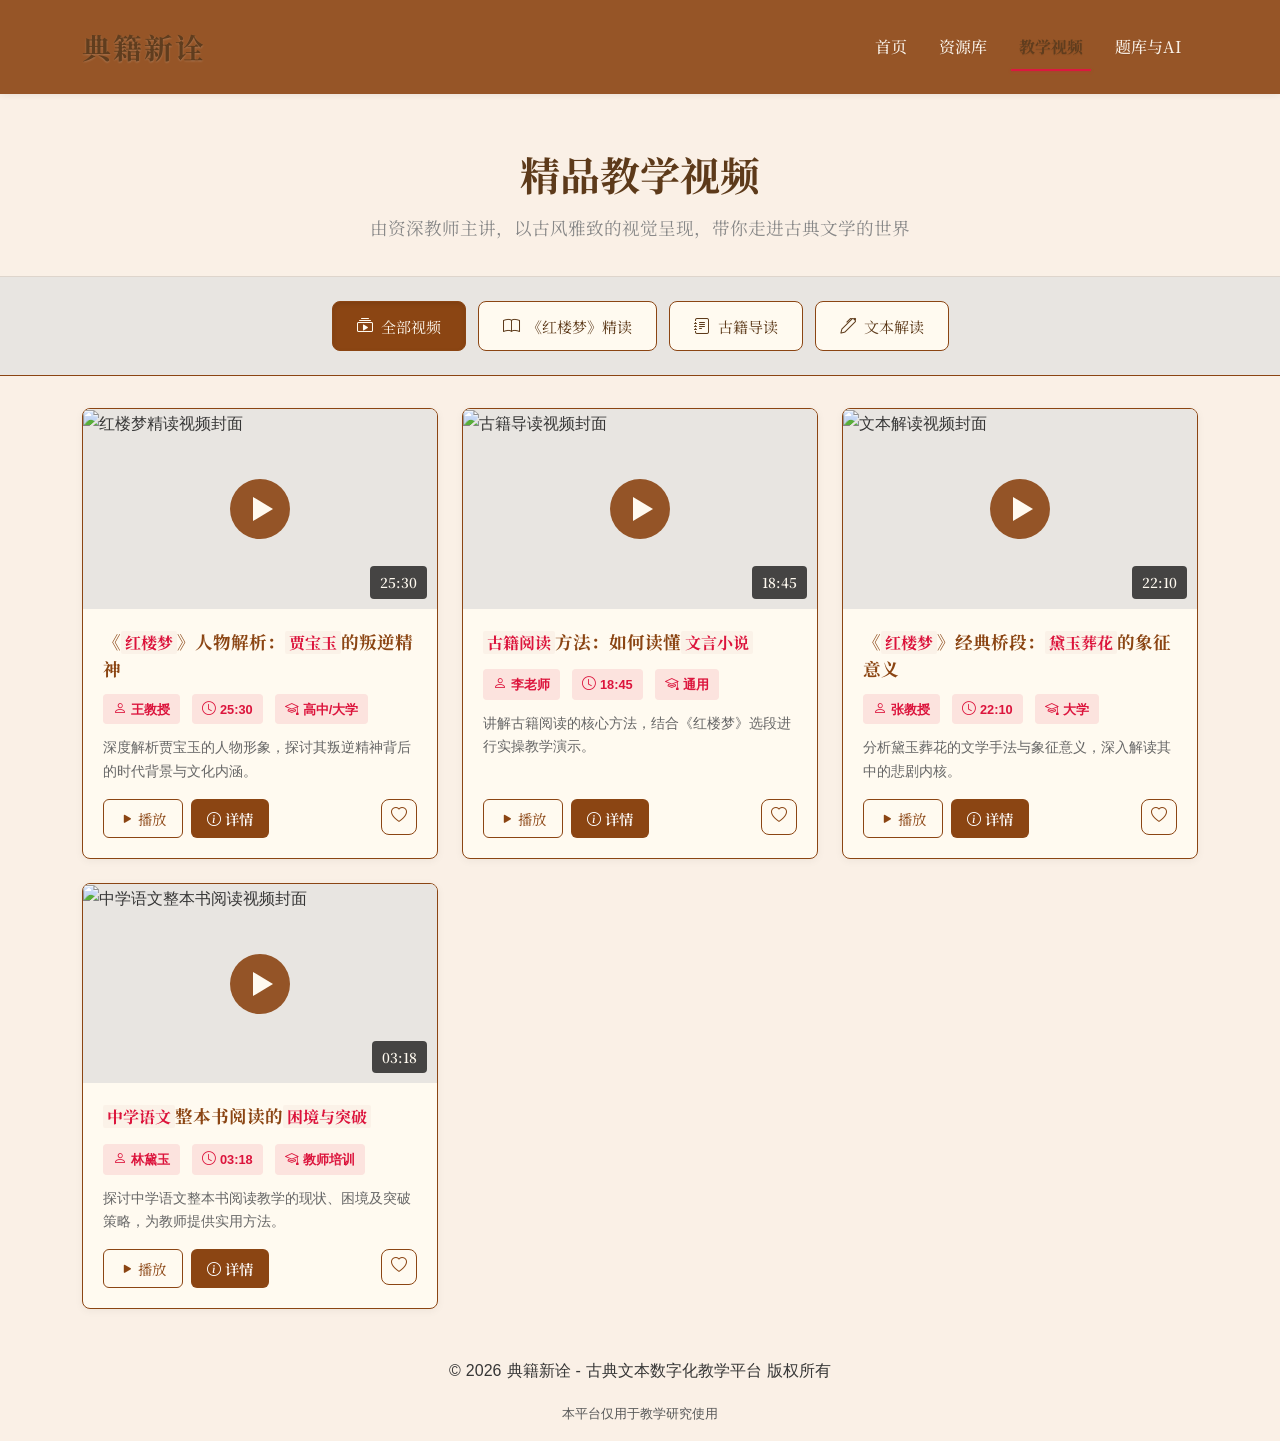
==== courses.html @ 1dfcabb7 "首次上传古典文本数字化教学网页代码" ====
<!DOCTYPE html>
<html lang="zh-CN">
<head>
    <meta charset="UTF-8">
    <meta name="viewport" content="width=device-width, initial-scale=1.0">
    <title>古典文本数字化教学平台 - 教学视频</title>
    <link href="https://cdn.jsdelivr.net/npm/bootstrap@5.3.0/dist/css/bootstrap.min.css" rel="stylesheet">
    <link rel="stylesheet" href="https://cdn.jsdelivr.net/npm/bootstrap-icons@1.10.5/font/bootstrap-icons.css">
    <!-- 引入思源宋体 -->
    <link href="https://fonts.googleapis.com/css2?family=Noto+Serif+SC:wght@400;700;900&display=swap" rel="stylesheet">
    <!-- 引入自定义样式 -->
    <link rel="stylesheet" href="assets/css/style.css?v=4">
    <!-- 引入高级导航栏样式 -->
    <link rel="stylesheet" href="assets/css/navbar-advanced.css?v=2">
    <!-- 引入教学视频页面优化样式 -->
    <link rel="stylesheet" href="assets/css/courses-optimized.css">
</head>
<body>
    <!-- 导航栏 -->
    <nav class="navbar navbar-expand-lg navbar-dark fixed-top">
        <div class="container">
            <a class="navbar-brand" href="index.html">典籍新诠</a>
            <button class="navbar-toggler" type="button" data-bs-toggle="collapse" data-bs-target="#navbarNav">
                <span class="navbar-toggler-icon"></span>
            </button>
            <div class="collapse navbar-collapse" id="navbarNav">
                <ul class="navbar-nav ms-auto">
                    <li class="nav-item"><a class="nav-link" href="index.html">首页</a></li>
                    <li class="nav-item"><a class="nav-link" href="resource.html">资源库</a></li>
                    <li class="nav-item"><a class="nav-link active" href="courses.html">教学视频</a></li>
                    <li class="nav-item"><a class="nav-link" href="exercises.html">题库与AI</a></li>
                </ul>
            </div>
        </div>
    </nav>

    <!-- 页面标题 -->
    <div class="page-header">
        <div class="container">
            <h1>精品教学视频</h1>
            <p>由资深教师主讲，以古风雅致的视觉呈现，带你走进古典文学的世界</p>
        </div>
    </div>
    
    <!-- 分类导航区 -->
    <div class="category-nav-section">
        <div class="container">
            <div class="category-btn-group">
                <button class="category-btn active" data-category="all">
                    <i class="bi bi-collection-play"></i>全部视频
                </button>
                <button class="category-btn" data-category="hongloumeng">
                    <i class="bi bi-book"></i>《红楼梦》精读
                </button>
                <button class="category-btn" data-category="guide">
                    <i class="bi bi-journal-text"></i>古籍导读
                </button>
                <button class="category-btn" data-category="analysis">
                    <i class="bi bi-pen"></i>文本解读
                </button>
            </div>
        </div>
    </div>

    <!-- 视频卡片列表 -->
    <div class="container pb-5">
        <div class="row g-4" id="videoGrid">
            <!-- 视频1：红楼梦精读 -->
            <div class="col-md-4 video-item" data-category="hongloumeng">
                <div class="video-card delay-1">
                    <div class="video-cover-wrapper" data-bs-toggle="modal" data-bs-target="#video1Modal">
                        <img src="assets/images/video-1-cover.jpg" alt="红楼梦精读视频封面" loading="lazy">
                        <div class="play-button"></div>
                        <span class="video-duration">25:30</span>
                    </div>
                    <div class="card-body">
                        <h5 class="card-title">《<span class="keyword">红楼梦</span>》人物解析：<span class="keyword">贾宝玉</span>的叛逆精神</h5>
                        <div class="video-meta">
                            <span class="video-meta-tag"><i class="bi bi-person"></i>王教授</span>
                            <span class="video-meta-tag"><i class="bi bi-clock"></i>25:30</span>
                            <span class="video-meta-tag"><i class="bi bi-mortarboard"></i>高中/大学</span>
                        </div>
                        <p class="card-text">深度解析贾宝玉的人物形象，探讨其叛逆精神背后的时代背景与文化内涵。</p>
                        <div class="video-actions">
                            <button class="btn btn-outline-primary" data-bs-toggle="modal" data-bs-target="#video1Modal">
                                <i class="bi bi-play-fill"></i> 播放
                            </button>
                            <button class="btn btn-primary">
                                <i class="bi bi-info-circle"></i> 详情
                            </button>
                            <button class="favorite-btn" title="收藏">
                                <i class="bi bi-heart"></i>
                            </button>
                        </div>
                    </div>
                </div>
            </div>
            <!-- 视频2：古籍导读 -->
            <div class="col-md-4 video-item" data-category="guide">
                <div class="video-card delay-2">
                    <div class="video-cover-wrapper">
                        <img src="assets/images/video-2-cover.jpg" alt="古籍导读视频封面" loading="lazy">
                        <div class="play-button"></div>
                        <span class="video-duration">18:45</span>
                    </div>
                    <div class="card-body">
                        <h5 class="card-title"><span class="keyword">古籍阅读</span>方法：如何读懂<span class="keyword">文言小说</span></h5>
                        <div class="video-meta">
                            <span class="video-meta-tag"><i class="bi bi-person"></i>李老师</span>
                            <span class="video-meta-tag"><i class="bi bi-clock"></i>18:45</span>
                            <span class="video-meta-tag"><i class="bi bi-mortarboard"></i>通用</span>
                        </div>
                        <p class="card-text">讲解古籍阅读的核心方法，结合《红楼梦》选段进行实操教学演示。</p>
                        <div class="video-actions">
                            <button class="btn btn-outline-primary">
                                <i class="bi bi-play-fill"></i> 播放
                            </button>
                            <button class="btn btn-primary">
                                <i class="bi bi-info-circle"></i> 详情
                            </button>
                            <button class="favorite-btn" title="收藏">
                                <i class="bi bi-heart"></i>
                            </button>
                        </div>
                    </div>
                </div>
            </div>
            <!-- 视频3：文本解读 -->
            <div class="col-md-4 video-item" data-category="analysis">
                <div class="video-card delay-3">
                    <div class="video-cover-wrapper">
                        <img src="assets/images/video-3-cover.jpg" alt="文本解读视频封面" loading="lazy">
                        <div class="play-button"></div>
                        <span class="video-duration">22:10</span>
                    </div>
                    <div class="card-body">
                        <h5 class="card-title">《<span class="keyword">红楼梦</span>》经典桥段：<span class="keyword">黛玉葬花</span>的象征意义</h5>
                        <div class="video-meta">
                            <span class="video-meta-tag"><i class="bi bi-person"></i>张教授</span>
                            <span class="video-meta-tag"><i class="bi bi-clock"></i>22:10</span>
                            <span class="video-meta-tag"><i class="bi bi-mortarboard"></i>大学</span>
                        </div>
                        <p class="card-text">分析黛玉葬花的文学手法与象征意义，深入解读其中的悲剧内核。</p>
                        <div class="video-actions">
                            <button class="btn btn-outline-primary">
                                <i class="bi bi-play-fill"></i> 播放
                            </button>
                            <button class="btn btn-primary">
                                <i class="bi bi-info-circle"></i> 详情
                            </button>
                            <button class="favorite-btn" title="收藏">
                                <i class="bi bi-heart"></i>
                            </button>
                        </div>
                    </div>
                </div>
            </div>
            <!-- 视频4：中学语文整本书阅读 -->
            <div class="col-md-4 video-item" data-category="guide">
                <div class="video-card delay-4">
                    <div class="video-cover-wrapper" data-bs-toggle="modal" data-bs-target="#video4Modal">
                        <img src="assets/images/video-4-cover.jpg" alt="中学语文整本书阅读视频封面" loading="lazy">
                        <div class="play-button"></div>
                        <span class="video-duration">03:18</span>
                    </div>
                    <div class="card-body">
                        <h5 class="card-title"><span class="keyword">中学语文</span>整本书阅读的<span class="keyword">困境与突破</span></h5>
                        <div class="video-meta">
                            <span class="video-meta-tag"><i class="bi bi-person"></i>林黛玉</span>
                            <span class="video-meta-tag"><i class="bi bi-clock"></i>03:18</span>
                            <span class="video-meta-tag"><i class="bi bi-mortarboard"></i>教师培训</span>
                        </div>
                        <p class="card-text">探讨中学语文整本书阅读教学的现状、困境及突破策略，为教师提供实用方法。</p>
                        <div class="video-actions">
                            <button class="btn btn-outline-primary" data-bs-toggle="modal" data-bs-target="#video4Modal">
                                <i class="bi bi-play-fill"></i> 播放
                            </button>
                            <button class="btn btn-primary">
                                <i class="bi bi-info-circle"></i> 详情
                            </button>
                            <button class="favorite-btn" title="收藏">
                                <i class="bi bi-heart"></i>
                            </button>
                        </div>
                    </div>
                </div>
            </div>
        </div>
    </div>
    
    <!-- 收藏反馈弹窗 -->
    <div class="feedback-toast" id="favoriteToast">
        <i class="bi bi-heart-fill"></i>
        <div class="toast-message">视频收藏成功</div>
    </div>

    <!-- 视频播放弹窗 -->
    <div class="modal fade" id="video1Modal" tabindex="-1" aria-labelledby="video1ModalLabel" aria-hidden="true">
        <div class="modal-dialog modal-xl">
            <div class="modal-content">
                <div class="modal-header" style="background: #FFFAF0; border-bottom: 1px solid #8B4513;">
                    <h1 class="modal-title fs-5" id="video1ModalLabel" style="font-family: 'Noto Serif SC', 'Source Han Serif SC', '思源宋体', serif; color: #5D3A1A; font-weight: 700;">《红楼梦》人物解析：贾宝玉的叛逆精神</h1>
                    <button type="button" class="btn-close" data-bs-dismiss="modal" aria-label="Close"></button>
                </div>
                <div class="modal-body" style="background: #F5F0E8;">
                    <!-- 视频播放区 -->
                    <div class="video-player-container">
                        <!-- 示例1：本地视频 -->
                        <!-- <video src="assets/videos/hongloumeng-video-1.mp4" controls class="w-100"></video> -->
                        <!-- 示例2：B站嵌入 -->
                        <!-- <iframe src="https://player.bilibili.com/player.html?aid=XXX&bvid=XXX&cid=XXX&page=1" scrolling="no" border="0" frameborder="no" framespacing="0" allowfullscreen="true" class="w-100" style="aspect-ratio: 16/9;"></iframe> -->
                        <div class="text-center py-5" style="color: #FFFAF0;">
                            <i class="bi bi-film" style="font-size: 3rem; opacity: 0.5;"></i>
                            <p class="mt-3">此处嵌入教学视频<br>（替换为assets/videos/hongloumeng-video-1.mp4或视频平台嵌入链接）</p>
                        </div>
                    </div>
                    <div class="mt-4">
                        <h5 style="font-family: 'Noto Serif SC', 'Source Han Serif SC', '思源宋体', serif; color: #8B4513; font-weight: 700; font-size: 1.1rem;">视频简介</h5>
                        <p style="color: #666; line-height: 1.8; font-family: 'Noto Serif SC', 'Source Han Serif SC', '思源宋体', serif;">本视频从时代背景、人物性格、作者创作意图三个维度，深度解析贾宝玉的叛逆精神，结合原著中的经典情节，帮助学习者理解这一人物的核心特质。</p>
                    </div>
                </div>
                <div class="modal-footer" style="background: #FFFAF0; border-top: 1px solid #8B4513;">
                    <button type="button" class="btn" style="background: #8B4513; color: #FFFAF0; border-radius: 8px; font-family: 'Noto Serif SC', 'Source Han Serif SC', '思源宋体', serif;" data-bs-dismiss="modal">关闭</button>
                </div>
            </div>
        </div>
    </div>

    <!-- 视频4播放弹窗 -->
    <div class="modal" id="video4Modal" tabindex="-1" aria-labelledby="video4ModalLabel" aria-hidden="true">
        <div class="modal-dialog modal-xl">
            <div class="modal-content">
                <div class="modal-header" style="background: #FFFAF0; border-bottom: 1px solid #8B4513;">
                    <h1 class="modal-title fs-5" id="video4ModalLabel" style="font-family: 'Noto Serif SC', 'Source Han Serif SC', '思源宋体', serif; color: #5D3A1A; font-weight: 700;">中学语文整本书阅读的困境与突破</h1>
                    <button type="button" class="btn-close" data-bs-dismiss="modal" aria-label="Close"></button>
                </div>
                <div class="modal-body" style="background: #F5F0E8;">
                    <div class="video-player-container">
                        <video src="assets/videos/中学语文整本书阅读的困境与突破.mp4" controls class="w-100"></video>
                    </div>
                    <div class="mt-4">
                        <h5 style="font-family: 'Noto Serif SC', 'Source Han Serif SC', '思源宋体', serif; color: #8B4513; font-weight: 700; font-size: 1.1rem;">视频简介</h5>
                        <p style="color: #666; line-height: 1.8; font-family: 'Noto Serif SC', 'Source Han Serif SC', '思源宋体', serif;">本视频探讨中学语文整本书阅读教学的现状、困境及突破策略，为教师提供实用的教学方法指导。</p>
                    </div>
                </div>
                <div class="modal-footer" style="background: #FFFAF0; border-top: 1px solid #8B4513;">
                    <button type="button" class="btn" style="background: #8B4513; color: #FFFAF0; border-radius: 8px; font-family: 'Noto Serif SC', 'Source Han Serif SC', '思源宋体', serif;" data-bs-dismiss="modal">关闭</button>
                </div>
            </div>
        </div>
    </div>

    <footer>
        <div class="container">
            <div class="text-center">
                <p>© 2026 典籍新诠 - 古典文本数字化教学平台 版权所有</p>
                <p class="text-muted small mt-2">本平台仅用于教学研究使用</p>
            </div>
        </div>
    </footer>

    <script src="https://cdn.jsdelivr.net/npm/bootstrap@5.3.0/dist/js/bootstrap.bundle.min.js"></script>
    <script>
        // 导航栏滚动效果
        window.addEventListener('scroll', function() {
            const navbar = document.querySelector('.navbar');
            if (window.scrollY > 50) {
                navbar.classList.add('scrolled');
            } else {
                navbar.classList.remove('scrolled');
            }
        });
        
        // 滚动触发动画
        function handleScrollAnimation() {
            const elements = document.querySelectorAll('.fade-in');
            elements.forEach(element => {
                const elementTop = element.getBoundingClientRect().top;
                const elementVisible = 150;
                if (elementTop < window.innerHeight - elementVisible) {
                    element.style.opacity = '1';
                }
            });
        }
        
        window.addEventListener('scroll', handleScrollAnimation);
        window.addEventListener('load', handleScrollAnimation);
        
        // ===== 教学视频页面交互优化 =====
        
        // 分类按钮交互
        document.querySelectorAll('.category-btn').forEach(btn => {
            btn.addEventListener('click', function() {
                // 移除所有active状态
                document.querySelectorAll('.category-btn').forEach(b => b.classList.remove('active'));
                // 添加当前按钮active状态
                this.classList.add('active');
                
                const category = this.getAttribute('data-category');
                filterVideos(category);
            });
        });
        
        // 视频筛选功能
        function filterVideos(category) {
            const items = document.querySelectorAll('.video-item');
            
            items.forEach((item, index) => {
                if (category === 'all' || item.getAttribute('data-category') === category) {
                    item.style.display = 'block';
                    // 重新触发动画
                    const card = item.querySelector('.video-card');
                    card.classList.remove('visible');
                    setTimeout(() => {
                        card.classList.add('visible');
                    }, index * 100);
                } else {
                    item.style.display = 'none';
                }
            });
        }
        
        // 收藏按钮交互
        document.querySelectorAll('.favorite-btn').forEach(btn => {
            btn.addEventListener('click', function(e) {
                e.stopPropagation();
                this.classList.toggle('active');
                
                const icon = this.querySelector('i');
                if (this.classList.contains('active')) {
                    icon.classList.remove('bi-heart');
                    icon.classList.add('bi-heart-fill');
                    showFavoriteToast();
                } else {
                    icon.classList.remove('bi-heart-fill');
                    icon.classList.add('bi-heart');
                }
            });
        });
        
        // 显示收藏反馈弹窗
        function showFavoriteToast() {
            const toast = document.getElementById('favoriteToast');
            toast.classList.add('show');
            
            setTimeout(() => {
                toast.classList.remove('show');
            }, 3000);
        }
        
        // 视频卡片滚动淡入动画
        const videoObserverOptions = {
            root: null,
            rootMargin: '0px',
            threshold: 0.1
        };
        
        const videoObserver = new IntersectionObserver((entries) => {
            entries.forEach(entry => {
                if (entry.isIntersecting) {
                    entry.target.classList.add('visible');
                    videoObserver.unobserve(entry.target);
                }
            });
        }, videoObserverOptions);
        
        // 观察所有视频卡片
        document.querySelectorAll('.video-card').forEach(card => {
            videoObserver.observe(card);
        });
        
        // 视频封面点击播放
        document.querySelectorAll('.video-cover-wrapper').forEach(wrapper => {
            wrapper.addEventListener('click', function() {
                // 如果有关联的模态框，触发打开
                const modalTarget = this.getAttribute('data-bs-target');
                if (modalTarget) {
                    const modal = new bootstrap.Modal(document.querySelector(modalTarget));
                    modal.show();
                }
            });
        });
        
        // 视频懒加载
        const videoImages = document.querySelectorAll('.video-cover-wrapper img');
        const imageObserver = new IntersectionObserver((entries) => {
            entries.forEach(entry => {
                if (entry.isIntersecting) {
                    const img = entry.target;
                    img.classList.add('loading');
                    img.addEventListener('load', () => {
                        img.classList.remove('loading');
                    });
                    imageObserver.unobserve(img);
                }
            });
        }, { rootMargin: '50px' });
        
        videoImages.forEach(img => imageObserver.observe(img));
        
        // ===== 视频播放器基础功能 =====
        // 仅处理模态框关闭时暂停视频
        document.querySelectorAll('.video-player-container video').forEach(video => {
            const modal = video.closest('.modal');
            if (modal) {
                modal.addEventListener('hidden.bs.modal', function() {
                    video.pause();
                });
            }
        });
    </script>
</body>
</html>
---- assets/css/style.css ----
/* 全局样式文件 - 典籍新诠项目 */

/* 样式重置 */
* {
    margin: 0;
    padding: 0;
    box-sizing: border-box;
}

/* 全局色彩系统 */
:root {
    /* 主色 */
    --primary-color: #8B4513;      /* 赭石棕 */
    --primary-dark: #753810;       /* 赭石棕加深10% */
    --paper-color: #FAF0E6;        /* 米白宣纸色 */
    
    /* 辅助色 */
    --accent-color: #DC143C;        /* 朱砂红 */
    --text-color: #363636;          /* 墨灰 */
    
    /* 中性色 */
    --light-gray: #F5F7FA;          /* 浅灰 */
    --ink-gray: #E8E5E1;            /* 淡墨浅灰 */
    
    /* 间距系统 */
    --spacing-xs: 4px;
    --spacing-sm: 8px;
    --spacing-md: 16px;
    --spacing-lg: 24px;
    --spacing-xl: 32px;
    --spacing-2xl: 48px;
    
    /* 圆角系统 */
    --border-radius-sm: 4px;
    --border-radius-md: 8px;
    --border-radius-lg: 12px;
    
    /* 阴影系统 */
    --shadow-sm: 0 2px 4px rgba(0, 0, 0, 0.05);
    --shadow-md: 0 4px 8px rgba(0, 0, 0, 0.1);
    --shadow-lg: 0 8px 16px rgba(0, 0, 0, 0.1);
    
    /* 动画时长 */
    --transition-fast: 0.3s;
    --transition-normal: 0.5s;
    --transition-slow: 0.8s;
}

/* 全局基础样式 */
body {
    font-family: "Source Han Serif", "思源宋体", "Source Han Sans", "思源黑体", sans-serif;
    background-color: var(--paper-color);
    color: var(--text-color);
    line-height: 1.6;
    word-spacing: 0.6px;
    scroll-behavior: smooth;
    padding-top: 100px;
}

/* 字体层级规范 */
h1, h2, h3, h4, h5, h6 {
    font-family: "Source Han Serif", "思源宋体", 仿宋, serif;
    color: var(--primary-color);
    font-weight: 700;
    line-height: 1.3;
}

/* 一级标题 */
h1 {
    font-size: clamp(24px, 4vw, 36px);
    font-weight: 700;
}

/* 二级标题 */
h2 {
    font-size: clamp(16px, 2.5vw, 24px);
    font-weight: 600;
}

/* 三级标题 */
h3 {
    font-size: clamp(14px, 2vw, 20px);
    font-weight: 600;
}

/* 正文 */
p, span, div {
    font-size: clamp(14px, 1.5vw, 16px);
    line-height: 1.8;
    color: var(--text-color);
}

/* 辅助文字 */
small, .text-muted {
    font-size: clamp(12px, 1.2vw, 13px);
    font-weight: 300;
    color: #666;
}

/* 关键词高亮 */
.keyword {
    font-weight: 700;
    color: var(--accent-color);
    background: linear-gradient(120deg, rgba(250, 240, 230, 0.8), rgba(250, 240, 230, 0.8));
    padding: 0 4px;
    border-radius: 2px;
}

/* 中式分点符号 */
.chinese-bullet::before {
    content: "• ";
    color: var(--primary-color);
    font-weight: bold;
}

/* 导航栏样式 */
.navbar {
    background: transparent !important;
    transition: all var(--transition-normal) ease;
    padding: 1rem 0;
}

.navbar.scrolled {
    background: var(--paper-color) !important;
    box-shadow: var(--shadow-md);
    padding: 0.75rem 0;
}

.navbar-brand {
    font-family: "Source Han Serif", "思源宋体", 仿宋, serif;
    font-size: 1.5rem;
    font-weight: 700;
    color: var(--primary-color) !important;
}

.nav-link {
    font-family: "Source Han Serif", "思源宋体", 仿宋, serif;
    color: var(--text-color) !important;
    position: relative;
    transition: color var(--transition-fast) ease;
}

.nav-link:hover {
    color: var(--accent-color) !important;
}

.nav-link::after {
    content: '';
    position: absolute;
    bottom: -2px;
    left: 0;
    width: 0;
    height: 2px;
    background: var(--accent-color);
    transition: width var(--transition-fast) ease;
}

.nav-link:hover::after {
    width: 100%;
}

.nav-link.active {
    color: var(--accent-color) !important;
}

.nav-link.active::after {
    width: 100%;
}

/* Hero区样式 */
.hero-section {
    position: relative;
    min-height: 100vh;
    display: flex;
    align-items: center;
    justify-content: center;
    text-align: center;
    overflow: hidden;
    background: linear-gradient(to top, rgba(139, 69, 19, 0.6), transparent),
                url('https://trae-api-cn.mchost.guru/api/ide/v1/text_to_image?prompt=Chinese%20ink%20painting%20landscape%20Qianli%20Jiangshan%20Tu%20style%2C%20classical%20Chinese%20art%2C%20mountains%20and%20rivers%2C%20ink%20wash%20painting&image_size=landscape_16_9') center/cover no-repeat;
}

.hero-content {
    position: relative;
    z-index: 2;
    max-width: 800px;
    padding: 0 var(--spacing-md);
}

.hero-title {
    font-size: clamp(28px, 5vw, 36px);
    font-weight: 700;
    color: var(--primary-color);
    margin-bottom: var(--spacing-lg);
    position: relative;
}

.hero-title::after {
    content: '';
    position: absolute;
    bottom: -10px;
    left: 50%;
    transform: translateX(-50%);
    width: 80px;
    height: 1px;
    background: linear-gradient(90deg, transparent, #D4AF37, transparent);
}

.hero-subtitle {
    font-size: clamp(14px, 2vw, 16px);
    color: var(--text-color);
    line-height: 1.8;
    margin-bottom: var(--spacing-xl);
}

/* 按钮样式 */
.btn-primary {
    background: rgba(139, 69, 19, 0.8);
    color: white;
    border: none;
    border-radius: var(--border-radius-md);
    padding: var(--spacing-md) var(--spacing-xl);
    font-family: "Source Han Serif", "思源宋体", 仿宋, serif;
    font-size: 1rem;
    font-weight: 600;
    transition: all var(--transition-fast) ease;
}

.btn-primary:hover {
    background: var(--primary-color);
    transform: scale(1.02);
    box-shadow: 0 4px 12px rgba(139, 69, 19, 0.3);
    border: 1px solid var(--accent-color);
}

.btn-primary:active {
    transform: scale(0.98);
    box-shadow: 0 2px 6px rgba(139, 69, 19, 0.2);
}

/* 卡片样式 */
.card {
    background: var(--paper-color);
    border: 1px solid var(--primary-color);
    border-radius: var(--border-radius-lg);
    padding: var(--spacing-lg);
    transition: all var(--transition-normal) ease;
    box-shadow: var(--shadow-sm);
}

.card:hover {
    transform: translateY(-5px);
    box-shadow: 0 8px 16px rgba(54, 54, 54, 0.1);
}

/* 书卷造型卡片 */
.scroll-card {
    position: relative;
    background: var(--paper-color);
    border: 1px solid var(--primary-color);
    border-radius: var(--border-radius-lg);
    padding: var(--spacing-lg);
    transition: all var(--transition-normal) ease;
    box-shadow: var(--shadow-sm);
}

.scroll-card::before {
    content: '';
    position: absolute;
    top: 0;
    left: 0;
    right: 0;
    height: 4px;
    background: linear-gradient(90deg, transparent, var(--primary-color), transparent);
    border-radius: var(--border-radius-lg) var(--border-radius-lg) 0 0;
}

.scroll-card:hover {
    transform: translateY(-5px);
    box-shadow: 0 8px 16px rgba(54, 54, 54, 0.1);
}

/* 竹简造型卡片 */
.bamboo-card {
    position: relative;
    background: var(--paper-color);
    border: 1px solid var(--primary-color);
    border-radius: var(--border-radius-md);
    padding: var(--spacing-md);
    transition: all var(--transition-normal) ease;
    box-shadow: var(--shadow-sm);
}

.bamboo-card::before {
    content: '';
    position: absolute;
    top: 0;
    left: 10px;
    width: 2px;
    height: 100%;
    background: var(--primary-color);
    opacity: 0.3;
}

.bamboo-card::after {
    content: '';
    position: absolute;
    top: 0;
    right: 10px;
    width: 2px;
    height: 100%;
    background: var(--primary-color);
    opacity: 0.3;
}

.bamboo-card:hover {
    transform: translateY(-3px);
    box-shadow: var(--shadow-md);
}

/* 圆形头像 */
.avatar-circle {
    width: 80px;
    height: 80px;
    border-radius: 50%;
    border: 2px solid var(--primary-color);
    object-fit: cover;
    margin: 0 auto;
}

/* 回到顶部按钮 */
.back-to-top {
    position: fixed;
    bottom: 30px;
    right: 30px;
    width: 50px;
    height: 50px;
    background: var(--primary-color);
    color: white;
    border: none;
    border-radius: 50%;
    display: flex;
    align-items: center;
    justify-content: center;
    cursor: pointer;
    opacity: 0;
    visibility: hidden;
    transition: all var(--transition-normal) ease;
    box-shadow: var(--shadow-md);
}

.back-to-top.visible {
    opacity: 1;
    visibility: visible;
}

.back-to-top:hover {
    background: var(--primary-dark);
    transform: translateY(-5px);
}

/* 动画效果 */
@keyframes fadeInUp {
    from {
        opacity: 0;
        transform: translateY(30px);
    }
    to {
        opacity: 1;
        transform: translateY(0);
    }
}

@keyframes blurIn {
    from {
        filter: blur(10px);
        opacity: 0;
    }
    to {
        filter: blur(0);
        opacity: 1;
    }
}

.fade-in-up {
    opacity: 0;
    animation: fadeInUp var(--transition-normal) ease forwards;
}

.blur-in {
    animation: blurIn var(--transition-slow) ease forwards;
}

/* 延迟动画 */
.delay-1 {
    animation-delay: 0.1s;
}

.delay-2 {
    animation-delay: 0.2s;
}

.delay-3 {
    animation-delay: 0.3s;
}

.delay-4 {
    animation-delay: 0.4s;
}

.delay-5 {
    animation-delay: 0.5s;
}

/* 响应式设计 */
@media (max-width: 768px) {
    .navbar {
        background: var(--paper-color) !important;
        box-shadow: var(--shadow-sm);
    }
    
    .hero-section {
        min-height: 80vh;
    }
    
    .back-to-top {
        bottom: 20px;
        right: 20px;
        width: 40px;
        height: 40px;
    }
}

@media (max-width: 576px) {
    .hero-title {
        font-size: 24px;
    }
}

/* 无障碍适配 */
@media (prefers-reduced-motion: reduce) {
    *,
    *::before,
    *::after {
        animation-duration: 0.01ms !important;
        animation-iteration-count: 1 !important;
        transition-duration: 0.01ms !important;
    }
}

/* 高对比度模式 */
@media (prefers-contrast: high) {
    :root {
        --primary-color: #6B340D;
        --accent-color: #B2102F;
        --text-color: #000000;
    }
}

/* 打印样式 */
@media print {
    .navbar,
    .back-to-top {
        display: none;
    }
    
    body {
        background: white;
        color: black;
    }
}

/* 团队照片链接样式 */
.team-photo-link {
    display: block;
    text-decoration: none;
    transition: all 0.3s ease;
}

.team-photo-link:hover {
    opacity: 0.85;
    transform: scale(1.02);
}

.team-photo-link img {
    display: block;
    width: 100%;
    height: 200px;
    object-fit: cover;
    border-radius: 8px 8px 0 0;
}
---- assets/css/navbar-advanced.css ----
/**
 * ============================================
 * 导航栏高级样式 - 仙气通透+新中式高级纹理
 * 契合国家级项目精致美观标准
 * ============================================
 */

/* ===== 导航栏基础样式 ===== */
.navbar {
    /* 底色：赭石棕 + 透明度 */
    background-color: rgba(139, 69, 19, 0.92) !important;
    
    /* 宣纸纹理叠加 - soft-light模式柔和融合 */
    background-image: url('../images/xuanzhi-texture.png');
    background-blend-mode: soft-light;
    background-size: 300px 300px;
    background-repeat: repeat;
    
    /* 透明度 */
    opacity: 0.98;
    
    /* 极淡阴影 - 仙气感 */
    box-shadow: 0 1px 8px rgba(0, 0, 0, 0.08);
    
    /* 顺滑过渡 */
    transition: background-color 0.3s ease, 
                box-shadow 0.3s ease, 
                opacity 0.3s ease;
}

/* ===== 导航栏滚动后样式 ===== */
.navbar.scrolled {
    /* 背景变浅 - 米白宣纸色，与文字形成清晰对比 */
    background-color: rgba(250, 240, 230, 0.98) !important;
    
    /* 保留纹理 */
    background-image: url('../images/xuanzhi-texture.png');
    background-blend-mode: soft-light;
    
    /* 轻微加重阴影 */
    box-shadow: 0 2px 12px rgba(0, 0, 0, 0.12);
    
    /* 保持透明度 */
    opacity: 0.98;
}

/* ===== 品牌Logo样式 ===== */
.navbar-brand {
    font-size: 1.8rem;
    font-weight: 700;
    letter-spacing: 2px;
    font-family: 'Noto Serif SC', 'Source Han Serif SC', '思源宋体', serif;
    
    /* 加深赭石棕 - 始终保持此颜色 */
    color: #5D3A1A !important;
    
    /* 极淡文字阴影 - 增加质感 */
    text-shadow: 0 1px 2px rgba(255, 255, 255, 0.2);
}

/* ===== 导航链接样式 ===== */
.nav-link {
    position: relative;
    margin: 0 8px;
    font-family: 'Noto Serif SC', 'Source Han Serif SC', '思源宋体', serif;
    font-size: 1rem;
    font-weight: 500;
    
    /* 米白宣纸色 */
    color: #FAF0E6 !important;
    
    /* 极淡文字阴影 */
    text-shadow: 0 1px 1px rgba(0, 0, 0, 0.1);
    
    transition: color 0.3s ease, text-shadow 0.3s ease;
}

/* 导航链接hover - 加深赭石棕 */
.nav-link:hover {
    color: #5D3A1A !important;
    font-weight: 600;
    text-shadow: 0 1px 2px rgba(255, 255, 255, 0.3);
}

/* 激活状态 */
.nav-link.active {
    color: #5D3A1A !important;
    font-weight: 700;
}

/* ===== 滚动后品牌Logo颜色调整 ===== */
.navbar.scrolled .navbar-brand {
    /* 滚动后背景变浅，Logo用深棕色确保对比度 */
    color: #5D3A1A !important;
}

/* ===== 滚动后导航链接颜色调整 ===== */
.navbar.scrolled .nav-link {
    /* 滚动后背景变浅，文字用深棕色确保对比度 */
    color: #363636 !important;
    text-shadow: 0 1px 1px rgba(255, 255, 255, 0.3);
}

.navbar.scrolled .nav-link:hover,
.navbar.scrolled .nav-link.active {
    color: #8B4513 !important;
    font-weight: 600;
}

.navbar.scrolled .nav-link::after {
    /* 滚动后下划线颜色加深 */
    background-color: #8B4513;
    box-shadow: 0 1px 3px rgba(139, 69, 19, 0.4);
}

/* ===== 下划线hover动画 ===== */
.nav-link::after {
    content: '';
    position: absolute;
    bottom: -2px;
    left: 0;
    width: 0;
    height: 2px;
    
    /* 朱砂红下划线 */
    background-color: #DC143C;
    
    /* 柔和阴影 */
    box-shadow: 0 1px 3px rgba(220, 20, 60, 0.3);
    
    transition: width 0.3s ease;
}

.nav-link:hover::after,
.nav-link.active::after {
    width: 100%;
}

/* ===== 移动端菜单按钮 ===== */
.navbar-toggler {
    border-color: rgba(250, 240, 230, 0.5);
    transition: border-color 0.3s ease;
}

.navbar-toggler:hover {
    border-color: rgba(250, 240, 230, 0.8);
}

.navbar-toggler-icon {
    background-image: url("data:image/svg+xml,%3csvg xmlns='http://www.w3.org/2000/svg' viewBox='0 0 30 30'%3e%3cpath stroke='rgba%28250, 240, 230, 0.9%29' stroke-linecap='round' stroke-miterlimit='10' stroke-width='2' d='M4 7h22M4 15h22M4 23h22'/%3e%3c/svg%3e");
}

/* ===== 响应式适配 ===== */
@media (max-width: 991px) {
    .navbar-collapse {
        /* 移动端菜单背景 */
        background-color: rgba(139, 69, 19, 0.98);
        background-image: url('../images/xuanzhi-texture.png');
        background-blend-mode: soft-light;
        
        padding: 1rem;
        margin-top: 0.5rem;
        border-radius: 8px;
        box-shadow: 0 4px 15px rgba(0, 0, 0, 0.15);
    }
    
    .nav-link {
        padding: 0.75rem 1rem;
        margin: 0.25rem 0;
    }
    
    .nav-link::after {
        bottom: 5px;
    }
}

/* ===== 纹理素材提示 ===== */
/* 
 * 【宣纸纹理素材说明】
 * 当前纹理路径：assets/images/xuanzhi-texture.png
 * 
 * 可替换为高清宣纸纹理图：
 * 1. 将高清宣纸纹理图存入 assets/images/ 目录
 * 2. 命名为 xuanzhi-texture.png（或修改上方background-image路径）
 * 3. 建议使用：
 *    - 尺寸：512x512px 或 1024x1024px（可无缝平铺）
 *    - 格式：PNG（支持透明通道）
 *    - 风格：米黄色宣纸纹理，带有细微纤维质感
 *    - 色调：偏暖的米白/浅黄色调，与赭石棕底色协调
 * 
 * 推荐素材来源：
 * - 免费：SVGBackgrounds.com、TransparentTextures.com
 * - 付费：站酷海洛、摄图网（搜索"宣纸纹理"）
 * - 自制：扫描真实宣纸后在PS中处理为无缝贴图
 */
---- assets/css/courses-optimized.css ----
/**
 * ============================================
 * 教学视频页面优化样式 - 国风设计
 * 基于03_courses_教学视频页面优化.txt要求
 * ============================================
 */

/* ===== 页面标题区 ===== */
.page-header {
    padding: 3rem 0 2rem;
    text-align: center;
}

.page-header h1 {
    font-family: 'Noto Serif SC', 'Source Han Serif SC', '思源宋体', serif;
    font-size: 2.5rem;
    font-weight: 700;
    color: #5D3A1A;
    margin-bottom: 0.75rem;
}

.page-header p {
    font-family: 'Noto Serif SC', 'Source Han Serif SC', '思源宋体', serif;
    font-size: 1.1rem;
    color: #888;
    max-width: 600px;
    margin: 0 auto;
}

/* ===== 分类导航区 ===== */
.category-nav-section {
    background: #E8E5E1;
    padding: 1.5rem 0;
    margin-bottom: 2rem;
    border-bottom: 1px solid #8B4513;
    border-top: 1px solid rgba(139, 69, 19, 0.1);
}

/* 分类按钮组 */
.category-btn-group {
    display: flex;
    flex-wrap: wrap;
    gap: 12px;
    justify-content: center;
}

/* 国风分类按钮 */
.category-btn {
    font-family: 'Noto Serif SC', 'Source Han Serif SC', '思源宋体', serif;
    font-size: 15px;
    padding: 10px 24px;
    background: #FFFAF0;
    border: 1px solid #8B4513;
    border-radius: 8px;
    color: #5D3A1A;
    cursor: pointer;
    transition: all 0.3s ease;
    display: flex;
    align-items: center;
    gap: 8px;
}

.category-btn:hover {
    background: #8B4513;
    color: #FFFAF0;
    transform: translateY(-2px);
    box-shadow: 0 4px 12px rgba(139, 69, 19, 0.2);
}

.category-btn.active {
    background: #8B4513;
    color: #FFFAF0;
    box-shadow: inset 0 2px 4px rgba(0, 0, 0, 0.1);
}

.category-btn i {
    font-size: 1rem;
}

/* ===== 视频卡片样式 ===== */
.video-card {
    background: #FFFAF0;
    border: 1px solid #8B4513;
    border-radius: 8px;
    overflow: hidden;
    transition: all 0.4s cubic-bezier(0.4, 0, 0.2, 1);
    opacity: 0;
    transform: translateY(30px);
    box-shadow: 0 2px 8px rgba(0, 0, 0, 0.05);
    height: 100%;
    display: flex;
    flex-direction: column;
}

.video-card.visible {
    opacity: 1;
    transform: translateY(0);
}

.video-card:hover {
    transform: translateY(-5px);
    box-shadow: 0 8px 25px rgba(0, 0, 0, 0.12);
}

/* 视频封面区 */
.video-cover-wrapper {
    position: relative;
    aspect-ratio: 16 / 9;
    overflow: hidden;
    cursor: pointer;
    background: #E8E5E1;
}

.video-cover-wrapper img {
    width: 100%;
    height: 100%;
    object-fit: cover;
    transition: all 0.5s ease;
}

.video-card:hover .video-cover-wrapper img {
    transform: scale(1.05);
}

/* 居中国风播放按钮 */
.play-button {
    position: absolute;
    top: 50%;
    left: 50%;
    transform: translate(-50%, -50%);
    width: 60px;
    height: 60px;
    background: rgba(139, 69, 19, 0.9);
    border-radius: 50%;
    display: flex;
    align-items: center;
    justify-content: center;
    transition: all 0.3s ease;
    z-index: 10;
}

.play-button::before {
    content: '';
    width: 0;
    height: 0;
    border-left: 20px solid #FFFAF0;
    border-top: 12px solid transparent;
    border-bottom: 12px solid transparent;
    margin-left: 5px;
}

.video-cover-wrapper:hover .play-button {
    background: #DC143C;
    transform: translate(-50%, -50%) scale(1.1);
}

/* 视频时长标签 */
.video-duration {
    position: absolute;
    bottom: 10px;
    right: 10px;
    background: rgba(0, 0, 0, 0.7);
    color: #FFFAF0;
    padding: 4px 10px;
    border-radius: 4px;
    font-size: 0.85rem;
    font-family: 'Noto Serif SC', 'Source Han Serif SC', '思源宋体', serif;
    font-weight: 600;
}

/* 视频卡片内容区 */
.video-card .card-body {
    padding: 1.25rem;
    flex: 1;
    display: flex;
    flex-direction: column;
}

.video-card .card-title {
    font-family: 'Noto Serif SC', 'Source Han Serif SC', '思源宋体', serif;
    font-size: 1.1rem;
    font-weight: 700;
    color: #8B4513;
    margin-bottom: 0.75rem;
    line-height: 1.4;
}

/* 关键词加粗 */
.video-card .card-title .keyword {
    color: #DC143C;
    font-weight: 700;
}

/* 视频元信息 */
.video-meta {
    display: flex;
    flex-wrap: wrap;
    gap: 12px;
    margin-bottom: 0.75rem;
}

.video-meta-tag {
    display: inline-flex;
    align-items: center;
    gap: 4px;
    font-size: 0.8rem;
    padding: 3px 10px;
    background: rgba(220, 20, 60, 0.1);
    color: #DC143C;
    border-radius: 4px;
    font-weight: 600;
}

.video-meta-tag i {
    font-size: 0.85rem;
}

/* 视频简介 */
.video-card .card-text {
    font-size: 0.9rem;
    color: #666;
    line-height: 1.6;
    margin-bottom: 1rem;
    /* 文字截断 */
    display: -webkit-box;
    -webkit-line-clamp: 2;
    -webkit-box-orient: vertical;
    overflow: hidden;
}

/* 操作按钮组 */
.video-actions {
    display: flex;
    gap: 8px;
    margin-top: auto;
}

.video-card .btn {
    font-family: 'Noto Serif SC', 'Source Han Serif SC', '思源宋体', serif;
    font-size: 0.9rem;
    padding: 8px 16px;
    border-radius: 6px;
    transition: all 0.3s ease;
}

.video-card .btn-outline-primary {
    border-color: #8B4513;
    color: #8B4513;
    background: transparent;
}

.video-card .btn-outline-primary:hover {
    background: #8B4513;
    border-color: #8B4513;
    color: #FFFAF0;
}

.video-card .btn-primary {
    background: #8B4513;
    border-color: #8B4513;
}

.video-card .btn-primary:hover {
    background: #6B340D;
    border-color: #6B340D;
}

/* 收藏按钮 */
.favorite-btn {
    width: 36px;
    height: 36px;
    border: 1px solid #8B4513;
    border-radius: 8px;
    background: transparent;
    color: #8B4513;
    display: flex;
    align-items: center;
    justify-content: center;
    cursor: pointer;
    transition: all 0.3s ease;
    margin-left: auto;
}

.favorite-btn:hover {
    border-color: #DC143C;
    color: #DC143C;
}

.favorite-btn.active {
    background: #DC143C;
    border-color: #DC143C;
    color: #FFFAF0;
}

.favorite-btn i {
    font-size: 1rem;
}

/* ===== 视频播放区样式 ===== */
.video-player-container {
    background: #363636;
    padding: 20px;
    border-radius: 8px;
    position: relative;
}

/* 竹简纹装饰 - 降低z-index确保不遮挡视频控件 */
.video-player-container::before,
.video-player-container::after {
    content: '';
    position: absolute;
    width: 30px;
    height: 30px;
    background-image: url("data:image/svg+xml,%3Csvg xmlns='http://www.w3.org/2000/svg' viewBox='0 0 20 20'%3E%3Cpath d='M2 2h16v2H2zm0 4h16v2H2zm0 4h16v2H2zm0 4h16v2H2z' fill='%238B4513' fill-opacity='0.1'/%3E%3C/svg%3E");
    background-size: contain;
    opacity: 0.3;
    z-index: 1;
    pointer-events: none;
}

.video-player-container::before {
    top: 10px;
    left: 10px;
}

.video-player-container::after {
    bottom: 10px;
    right: 10px;
}

/* 视频播放器 - 确保控件可交互 */
.video-player-container video {
    width: 100%;
    border-radius: 4px;
    display: block;
    position: relative;
    z-index: 2;
}

/* ===== 修复视频控件交互问题 ===== */
/* 确保模态框内的视频控件可以正常交互 */
.modal-dialog {
    pointer-events: auto;
}

.modal-content {
    pointer-events: auto;
}

.modal-body {
    pointer-events: auto;
}

/* 确保视频控件层级最高 */
video::-webkit-media-controls {
    z-index: 1000 !important;
}

video::-webkit-media-controls-panel {
    z-index: 1001 !important;
}

video::-webkit-media-controls-timeline {
    z-index: 1002 !important;
    cursor: pointer !important;
}

video::-webkit-media-controls-play-button {
    z-index: 1002 !important;
    cursor: pointer !important;
}

/* Firefox兼容性 */
video::-moz-range-track {
    cursor: pointer !important;
}

video::-moz-range-thumb {
    cursor: pointer !important;
}

/* 禁用可能影响视频控件的用户选择 */
.video-player-container * {
    user-select: none;
    -webkit-user-select: none;
}

/* 但允许视频控件本身的交互 */
.video-player-container video,
.video-player-container video * {
    pointer-events: auto !important;
}

/* ===== 加载动画 ===== */
.loading-spinner {
    display: flex;
    justify-content: center;
    align-items: center;
    padding: 3rem;
}

.loading-spinner::before {
    content: '';
    width: 40px;
    height: 40px;
    border: 2px solid rgba(139, 69, 19, 0.2);
    border-top-color: #8B4513;
    border-radius: 50%;
    animation: spin 1s linear infinite;
}

@keyframes spin {
    to { transform: rotate(360deg); }
}

/* ===== 反馈弹窗 ===== */
.feedback-toast {
    position: fixed;
    top: 50%;
    left: 50%;
    transform: translate(-50%, -50%) scale(0.9);
    background: #FFFAF0;
    border: 2px solid #8B4513;
    border-radius: 12px;
    padding: 24px 40px;
    text-align: center;
    box-shadow: 0 8px 30px rgba(0, 0, 0, 0.15);
    z-index: 9999;
    opacity: 0;
    visibility: hidden;
    transition: all 0.3s ease;
    font-family: 'Noto Serif SC', 'Source Han Serif SC', '思源宋体', serif;
}

.feedback-toast.show {
    opacity: 1;
    visibility: visible;
    transform: translate(-50%, -50%) scale(1);
}

.feedback-toast i {
    font-size: 2.5rem;
    color: #DC143C;
    margin-bottom: 12px;
    display: block;
}

.feedback-toast p {
    font-size: 1.1rem;
    color: #5D3A1A;
    margin: 0;
    font-weight: 600;
}

/* ===== 响应式适配 ===== */
@media (max-width: 768px) {
    .page-header h1 {
        font-size: 1.8rem;
    }
    
    .category-btn-group {
        gap: 8px;
    }
    
    .category-btn {
        font-size: 13px;
        padding: 8px 16px;
    }
    
    .video-card .card-title {
        font-size: 1rem;
    }
    
    .video-actions {
        flex-wrap: wrap;
    }
    
    .video-card .btn {
        font-size: 0.85rem;
        padding: 6px 12px;
    }
    
    .play-button {
        width: 50px;
        height: 50px;
    }
    
    .play-button::before {
        border-left-width: 16px;
        border-top-width: 10px;
        border-bottom-width: 10px;
    }
}

/* ===== 动画延迟类 ===== */
.video-card.delay-1 { transition-delay: 0.1s; }
.video-card.delay-2 { transition-delay: 0.2s; }
.video-card.delay-3 { transition-delay: 0.3s; }
.video-card.delay-4 { transition-delay: 0.4s; }
.video-card.delay-5 { transition-delay: 0.5s; }
.video-card.delay-6 { transition-delay: 0.6s; }
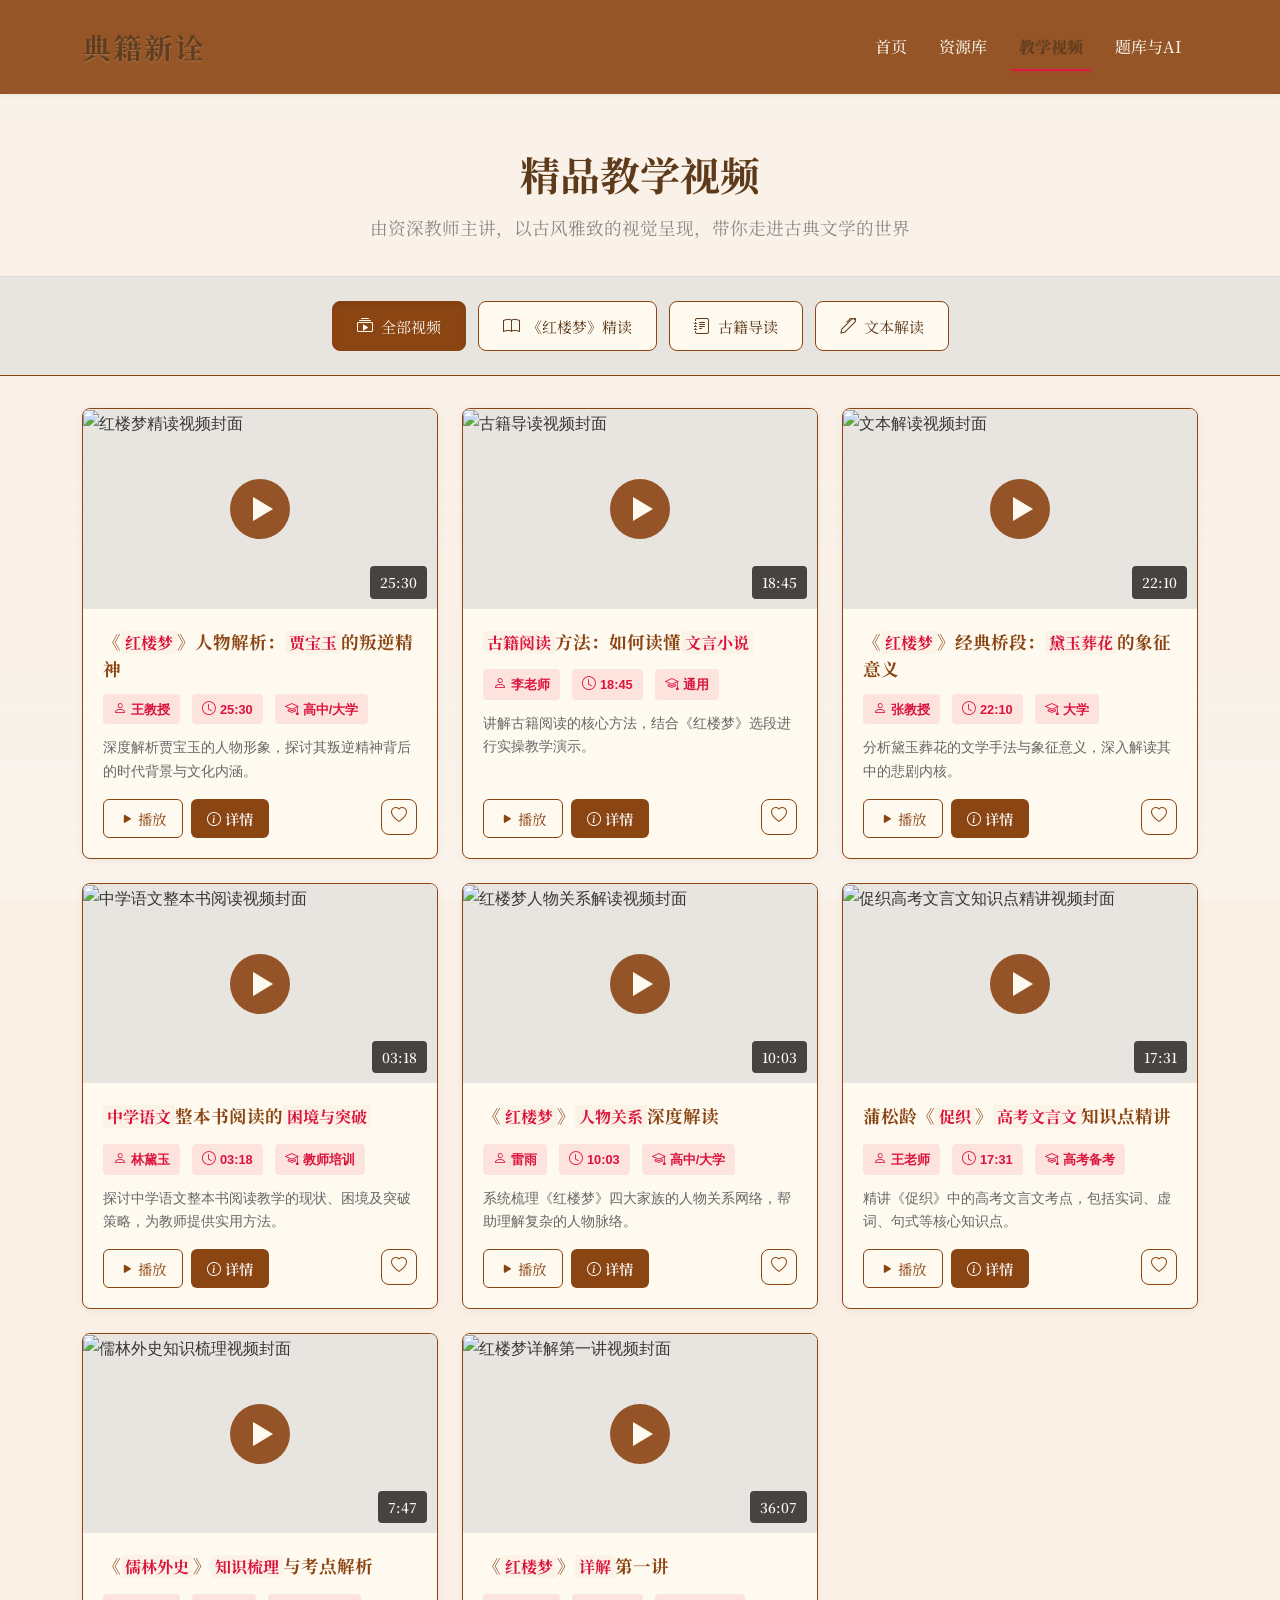
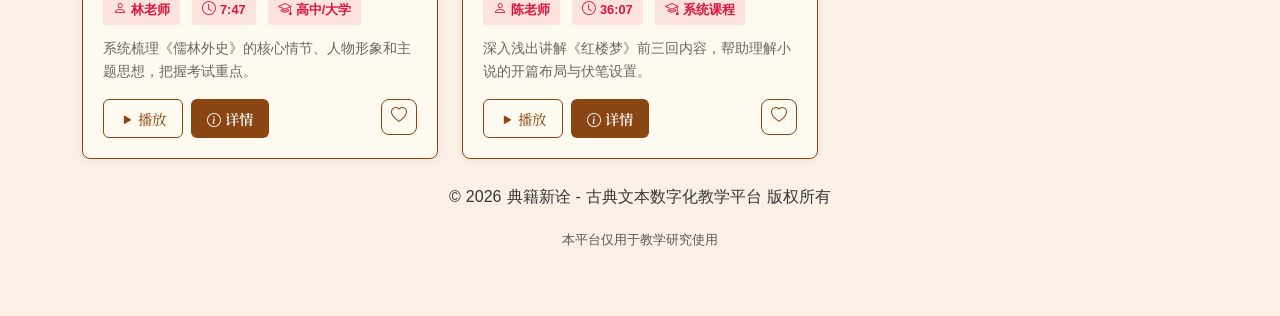
==== commit f90f5b70: "修复视频8点击倍速跳转B站问题，优化B站嵌入代码，修正CSS/JS语法错误" ====
--- a/courses.html
+++ b/courses.html
@@ -14,6 +14,24 @@
     <link rel="stylesheet" href="assets/css/navbar-advanced.css?v=2">
     <!-- 引入教学视频页面优化样式 -->
     <link rel="stylesheet" href="assets/css/courses-optimized.css">
+    <!-- 引入卷轴徐展动画样式 -->
+    <link rel="stylesheet" href="assets/css/scroll-unfolding.css?v=1">
+    <!-- 新增：B站播放器防跳转样式 -->
+    <style>
+    /* 屏蔽B站播放器的跳转行为 */
+    .video-player-container iframe {
+        pointer-events: auto !important;
+    }
+    /* 修复模态框关闭时视频自动暂停 - 通过JS实现 */
+    #video8Modal iframe {
+        pointer-events: auto;
+    }
+    /* 适配播放器尺寸，避免控制栏被遮挡 */
+    .video-player-container {
+        height: 600px !important;
+        width: 100% !important;
+    }
+    </style>
 </head>
 <body>
     <!-- 导航栏 -->
@@ -33,6 +51,13 @@
             </div>
         </div>
     </nav>
+
+    <!-- 页面动态山水背景视频 -->
+    <div class="page-bg-video">
+        <video class="page-bg-video-media" autoplay muted loop playsinline preload="metadata">
+            <source src="assets/videos/LandscapePainting.mp4" type="video/mp4">
+        </video>
+    </div>
 
     <!-- 页面标题 -->
     <div class="page-header">
@@ -185,8 +210,127 @@
                     </div>
                 </div>
             </div>
-        </div>
-    </div>
+            <!-- 视频5：红楼梦人物关系解读 -->
+            <div class="col-md-4 video-item" data-category="hongloumeng">
+                <div class="video-card delay-1">
+                    <div class="video-cover-wrapper" data-bs-toggle="modal" data-bs-target="#video5Modal">
+                        <img src="assets/images/video-5-cover.jpg" alt="红楼梦人物关系解读视频封面" loading="lazy">
+                        <div class="play-button"></div>
+                        <span class="video-duration">10:03</span>
+                    </div>
+                    <div class="card-body">
+                        <h5 class="card-title">《<span class="keyword">红楼梦</span>》<span class="keyword">人物关系</span>深度解读</h5>
+                        <div class="video-meta">
+                            <span class="video-meta-tag"><i class="bi bi-person"></i>雷雨</span>
+                            <span class="video-meta-tag"><i class="bi bi-clock"></i>10:03</span>
+                            <span class="video-meta-tag"><i class="bi bi-mortarboard"></i>高中/大学</span>
+                        </div>
+                        <p class="card-text">系统梳理《红楼梦》四大家族的人物关系网络，帮助理解复杂的人物脉络。</p>
+                        <div class="video-actions">
+                            <button class="btn btn-outline-primary" data-bs-toggle="modal" data-bs-target="#video5Modal">
+                                <i class="bi bi-play-fill"></i> 播放
+                            </button>
+                            <button class="btn btn-primary">
+                                <i class="bi bi-info-circle"></i> 详情
+                            </button>
+                            <button class="favorite-btn" title="收藏">
+                                <i class="bi bi-heart"></i>
+                            </button>
+                        </div>
+                    </div>
+                </div>
+            </div>
+            <!-- 视频6：蒲松龄《促织》高考文言文知识点精讲 -->
+            <div class="col-md-4 video-item" data-category="analysis">
+                <div class="video-card delay-2">
+                    <div class="video-cover-wrapper" data-bs-toggle="modal" data-bs-target="#video6Modal">
+                        <img src="assets/images/video-6-cover.jpg" alt="促织高考文言文知识点精讲视频封面" loading="lazy">
+                        <div class="play-button"></div>
+                        <span class="video-duration">17:31</span>
+                    </div>
+                    <div class="card-body">
+                        <h5 class="card-title">蒲松龄《<span class="keyword">促织</span>》<span class="keyword">高考文言文</span>知识点精讲</h5>
+                        <div class="video-meta">
+                            <span class="video-meta-tag"><i class="bi bi-person"></i>王老师</span>
+                            <span class="video-meta-tag"><i class="bi bi-clock"></i>17:31</span>
+                            <span class="video-meta-tag"><i class="bi bi-mortarboard"></i>高考备考</span>
+                        </div>
+                        <p class="card-text">精讲《促织》中的高考文言文考点，包括实词、虚词、句式等核心知识点。</p>
+                        <div class="video-actions">
+                            <button class="btn btn-outline-primary" data-bs-toggle="modal" data-bs-target="#video6Modal">
+                                <i class="bi bi-play-fill"></i> 播放
+                            </button>
+                            <button class="btn btn-primary">
+                                <i class="bi bi-info-circle"></i> 详情
+                            </button>
+                            <button class="favorite-btn" title="收藏">
+                                <i class="bi bi-heart"></i>
+                            </button>
+                        </div>
+                    </div>
+                </div>
+            </div>
+            <!-- 视频7：《儒林外史》知识梳理 -->
+            <div class="col-md-4 video-item" data-category="guide">
+                <div class="video-card delay-3">
+                    <div class="video-cover-wrapper" data-bs-toggle="modal" data-bs-target="#video7Modal">
+                        <img src="assets/images/video-7-cover.jpg" alt="儒林外史知识梳理视频封面" loading="lazy">
+                        <div class="play-button"></div>
+                        <span class="video-duration">7:47</span>
+                    </div>
+                    <div class="card-body">
+                        <h5 class="card-title">《<span class="keyword">儒林外史</span>》<span class="keyword">知识梳理</span>与考点解析</h5>
+                        <div class="video-meta">
+                            <span class="video-meta-tag"><i class="bi bi-person"></i>林老师</span>
+                            <span class="video-meta-tag"><i class="bi bi-clock"></i>7:47</span>
+                            <span class="video-meta-tag"><i class="bi bi-mortarboard"></i>高中/大学</span>
+                        </div>
+                        <p class="card-text">系统梳理《儒林外史》的核心情节、人物形象和主题思想，把握考试重点。</p>
+                        <div class="video-actions">
+                            <button class="btn btn-outline-primary" data-bs-toggle="modal" data-bs-target="#video7Modal">
+                                <i class="bi bi-play-fill"></i> 播放
+                            </button>
+                            <button class="btn btn-primary">
+                                <i class="bi bi-info-circle"></i> 详情
+                            </button>
+                            <button class="favorite-btn" title="收藏">
+                                <i class="bi bi-heart"></i>
+                            </button>
+                        </div>
+                    </div>
+                </div>
+            </div>
+            <!-- 视频8：《红楼梦》详解第一讲 -->
+            <div class="col-md-4 video-item" data-category="guide">
+                <div class="video-card delay-1">
+                    <div class="video-cover-wrapper" data-bs-toggle="modal" data-bs-target="#video8Modal">
+                        <img src="assets/images/hongloumeng-cover.jpg" alt="红楼梦详解第一讲视频封面" loading="lazy">
+                        <div class="play-button"></div>
+                        <span class="video-duration">36:07</span>
+                    </div>
+                    <div class="card-body">
+                        <h5 class="card-title">《<span class="keyword">红楼梦</span>》<span class="keyword">详解</span>第一讲</h5>
+                        <div class="video-meta">
+                            <span class="video-meta-tag"><i class="bi bi-person"></i>陈老师</span>
+                            <span class="video-meta-tag"><i class="bi bi-clock"></i>36:07</span>
+                            <span class="video-meta-tag"><i class="bi bi-mortarboard"></i>系统课程</span>
+                        </div>
+                        <p class="card-text">深入浅出讲解《红楼梦》前三回内容，帮助理解小说的开篇布局与伏笔设置。</p>
+                        <div class="video-actions">
+                            <button class="btn btn-outline-primary" data-bs-toggle="modal" data-bs-target="#video8Modal">
+                                <i class="bi bi-play-fill"></i> 播放
+                            </button>
+                            <button class="btn btn-primary">
+                                <i class="bi bi-info-circle"></i> 详情
+                            </button>
+                            <button class="favorite-btn" title="收藏">
+                                <i class="bi bi-heart"></i>
+                            </button>
+                        </div>
+                    </div>
+                </div>
+            </div>
+            
     
     <!-- 收藏反馈弹窗 -->
     <div class="feedback-toast" id="favoriteToast">
@@ -241,6 +385,112 @@
                     <div class="mt-4">
                         <h5 style="font-family: 'Noto Serif SC', 'Source Han Serif SC', '思源宋体', serif; color: #8B4513; font-weight: 700; font-size: 1.1rem;">视频简介</h5>
                         <p style="color: #666; line-height: 1.8; font-family: 'Noto Serif SC', 'Source Han Serif SC', '思源宋体', serif;">本视频探讨中学语文整本书阅读教学的现状、困境及突破策略，为教师提供实用的教学方法指导。</p>
+                    </div>
+                </div>
+                <div class="modal-footer" style="background: #FFFAF0; border-top: 1px solid #8B4513;">
+                    <button type="button" class="btn" style="background: #8B4513; color: #FFFAF0; border-radius: 8px; font-family: 'Noto Serif SC', 'Source Han Serif SC', '思源宋体', serif;" data-bs-dismiss="modal">关闭</button>
+                </div>
+            </div>
+        </div>
+    </div>
+
+    <!-- 视频5播放弹窗：红楼梦人物关系解读 -->
+    <div class="modal fade" id="video5Modal" tabindex="-1" aria-labelledby="video5ModalLabel" aria-hidden="true">
+        <div class="modal-dialog modal-xl">
+            <div class="modal-content">
+                <div class="modal-header" style="background: #FFFAF0; border-bottom: 1px solid #8B4513;">
+                    <h1 class="modal-title fs-5" id="video5ModalLabel" style="font-family: 'Noto Serif SC', 'Source Han Serif SC', '思源宋体', serif; color: #5D3A1A; font-weight: 700;">《红楼梦》人物关系深度解读</h1>
+                    <button type="button" class="btn-close" data-bs-dismiss="modal" aria-label="Close"></button>
+                </div>
+                <div class="modal-body" style="background: #F5F0E8;">
+                    <div class="video-player-container">
+                        <video src="assets/videos/红楼梦人物关系解读.mp4" controls class="w-100"></video>
+                    </div>
+                    <div class="mt-4">
+                        <h5 style="font-family: 'Noto Serif SC', 'Source Han Serif SC', '思源宋体', serif; color: #8B4513; font-weight: 700; font-size: 1.1rem;">视频简介</h5>
+                        <p style="color: #666; line-height: 1.8; font-family: 'Noto Serif SC', 'Source Han Serif SC', '思源宋体', serif;">本视频系统梳理《红楼梦》四大家族的人物关系网络，通过图表和实例帮助学习者理解复杂的人物脉络，是深入阅读《红楼梦》的重要基础课程。</p>
+                    </div>
+                </div>
+                <div class="modal-footer" style="background: #FFFAF0; border-top: 1px solid #8B4513;">
+                    <button type="button" class="btn" style="background: #8B4513; color: #FFFAF0; border-radius: 8px; font-family: 'Noto Serif SC', 'Source Han Serif SC', '思源宋体', serif;" data-bs-dismiss="modal">关闭</button>
+                </div>
+            </div>
+        </div>
+    </div>
+
+    <!-- 视频6播放弹窗：蒲松龄《促织》高考文言文知识点精讲 -->
+    <div class="modal fade" id="video6Modal" tabindex="-1" aria-labelledby="video6ModalLabel" aria-hidden="true">
+        <div class="modal-dialog modal-xl">
+            <div class="modal-content">
+                <div class="modal-header" style="background: #FFFAF0; border-bottom: 1px solid #8B4513;">
+                    <h1 class="modal-title fs-5" id="video6ModalLabel" style="font-family: 'Noto Serif SC', 'Source Han Serif SC', '思源宋体', serif; color: #5D3A1A; font-weight: 700;">蒲松龄《促织》高考文言文知识点精讲</h1>
+                    <button type="button" class="btn-close" data-bs-dismiss="modal" aria-label="Close"></button>
+                </div>
+                <div class="modal-body" style="background: #F5F0E8;">
+                    <div class="video-player-container">
+                        <video src="assets/videos/蒲松龄《促织》高考文言文知识点精讲.mp4" controls class="w-100"></video>
+                    </div>
+                    <div class="mt-4">
+                        <h5 style="font-family: 'Noto Serif SC', 'Source Han Serif SC', '思源宋体', serif; color: #8B4513; font-weight: 700; font-size: 1.1rem;">视频简介</h5>
+                        <p style="color: #666; line-height: 1.8; font-family: 'Noto Serif SC', 'Source Han Serif SC', '思源宋体', serif;">本视频精讲《促织》中的高考文言文考点，包括重点实词、虚词用法、特殊句式等核心知识点，结合历年高考真题进行针对性讲解，帮助学生高效备考。</p>
+                    </div>
+                </div>
+                <div class="modal-footer" style="background: #FFFAF0; border-top: 1px solid #8B4513;">
+                    <button type="button" class="btn" style="background: #8B4513; color: #FFFAF0; border-radius: 8px; font-family: 'Noto Serif SC', 'Source Han Serif SC', '思源宋体', serif;" data-bs-dismiss="modal">关闭</button>
+                </div>
+            </div>
+        </div>
+    </div>
+
+    <!-- 视频7播放弹窗：《儒林外史》知识梳理 -->
+    <div class="modal fade" id="video7Modal" tabindex="-1" aria-labelledby="video7ModalLabel" aria-hidden="true">
+        <div class="modal-dialog modal-xl">
+            <div class="modal-content">
+                <div class="modal-header" style="background: #FFFAF0; border-bottom: 1px solid #8B4513;">
+                    <h1 class="modal-title fs-5" id="video7ModalLabel" style="font-family: 'Noto Serif SC', 'Source Han Serif SC', '思源宋体', serif; color: #5D3A1A; font-weight: 700;">《儒林外史》知识梳理与考点解析</h1>
+                    <button type="button" class="btn-close" data-bs-dismiss="modal" aria-label="Close"></button>
+                </div>
+                <div class="modal-body" style="background: #F5F0E8;">
+                    <div class="video-player-container">
+                        <video src="assets/videos/《儒林外史》知识梳理.mp4" controls class="w-100"></video>
+                    </div>
+                    <div class="mt-4">
+                        <h5 style="font-family: 'Noto Serif SC', 'Source Han Serif SC', '思源宋体', serif; color: #8B4513; font-weight: 700; font-size: 1.1rem;">视频简介</h5>
+                        <p style="color: #666; line-height: 1.8; font-family: 'Noto Serif SC', 'Source Han Serif SC', '思源宋体', serif;">本视频系统梳理《儒林外史》的核心情节、人物形象和主题思想，分析讽刺艺术手法，把握考试重点，是学习和备考《儒林外史》的高效指南。</p>
+                    </div>
+                </div>
+                <div class="modal-footer" style="background: #FFFAF0; border-top: 1px solid #8B4513;">
+                    <button type="button" class="btn" style="background: #8B4513; color: #FFFAF0; border-radius: 8px; font-family: 'Noto Serif SC', 'Source Han Serif SC', '思源宋体', serif;" data-bs-dismiss="modal">关闭</button>
+                </div>
+            </div>
+        </div>
+    </div>
+
+    <!-- 视频8播放弹窗：《红楼梦》详解第一讲 -->
+    <div class="modal fade" id="video8Modal" tabindex="-1" aria-labelledby="video8ModalLabel" aria-hidden="true">
+        <div class="modal-dialog modal-xl">
+            <div class="modal-content">
+                <div class="modal-header" style="background: #FFFAF0; border-bottom: 1px solid #8B4513;">
+                    <h1 class="modal-title fs-5" id="video8ModalLabel" style="font-family: 'Noto Serif SC', 'Source Han Serif SC', '思源宋体', serif; color: #5D3A1A; font-weight: 700;">《红楼梦》详解第一讲</h1>
+                    <button type="button" class="btn-close" data-bs-dismiss="modal" aria-label="Close"></button>
+                </div>
+                <div class="modal-body" style="background: #F5F0E8;">
+                    <div class="video-player-container" style="position: relative; overflow: hidden; border-radius: 8px;">
+                        <iframe 
+                            src="//player.bilibili.com/player.html?bvid=BV1UdPtzpEQU&page=1&high_quality=1&danmaku=0&autoplay=0" 
+                            scrolling="no" 
+                            border="0" 
+                            frameborder="no" 
+                            framespacing="0" 
+                            allowfullscreen="true"
+                            allow="accelerometer; autoplay; clipboard-write; encrypted-media; gyroscope; picture-in-picture"
+                            class="w-100" 
+                            style="aspect-ratio: 16/9; border-radius: 8px; height: 600px; pointer-events: auto;">
+                        </iframe>
+                    </div>
+                    <div class="mt-4">
+                        <h5 style="font-family: 'Noto Serif SC', 'Source Han Serif SC', '思源宋体', serif; color: #8B4513; font-weight: 700; font-size: 1.1rem;">视频简介</h5>
+                        <p style="color: #666; line-height: 1.8; font-family: 'Noto Serif SC', 'Source Han Serif SC', '思源宋体', serif;">本视频深入浅出讲解《红楼梦》第一回内容，帮助理解小说的开篇布局与伏笔设置，是系统学习《红楼梦》系列课程的第一讲。</p>
                     </div>
                 </div>
                 <div class="modal-footer" style="background: #FFFAF0; border-top: 1px solid #8B4513;">
@@ -409,5 +659,7 @@
             }
         });
     </script>
+    <!-- 引入卷轴徐展动画脚本 -->
+    <script src="assets/js/scroll-unfolding.js"></script>
 </body>
 </html>
--- a/assets/css/style.css
+++ b/assets/css/style.css
@@ -10,17 +10,24 @@
 /* 全局色彩系统 */
 :root {
     /* 主色 */
+    --color-ink-primary: #8B4513;  /* 墨棕 - 主要文字和强调色 */
     --primary-color: #8B4513;      /* 赭石棕 */
     --primary-dark: #753810;       /* 赭石棕加深10% */
     --paper-color: #FAF0E6;        /* 米白宣纸色 */
     
     /* 辅助色 */
+    --color-accent: #DC143C;        /* 朱砂红 - 强调和链接色 */
     --accent-color: #DC143C;        /* 朱砂红 */
     --text-color: #363636;          /* 墨灰 */
     
     /* 中性色 */
     --light-gray: #F5F7FA;          /* 浅灰 */
     --ink-gray: #E8E5E1;            /* 淡墨浅灰 */
+    
+    /* 字体系统 */
+    --font-serif: 'Noto Serif SC', 'Source Han Serif SC', 'STSong', 'SimSun', serif;
+    --font-sans: 'Noto Sans SC', 'Source Han Sans SC', 'Microsoft YaHei', sans-serif;
+    --font-mono: 'Courier New', 'Courier', monospace;
     
     /* 间距系统 */
     --spacing-xs: 4px;
@@ -34,16 +41,27 @@
     --border-radius-sm: 4px;
     --border-radius-md: 8px;
     --border-radius-lg: 12px;
+    --border-radius-xl: 16px;
     
     /* 阴影系统 */
     --shadow-sm: 0 2px 4px rgba(0, 0, 0, 0.05);
     --shadow-md: 0 4px 8px rgba(0, 0, 0, 0.1);
     --shadow-lg: 0 8px 16px rgba(0, 0, 0, 0.1);
+    --shadow-xl: 0 12px 24px rgba(0, 0, 0, 0.15);
     
     /* 动画时长 */
     --transition-fast: 0.3s;
     --transition-normal: 0.5s;
     --transition-slow: 0.8s;
+    
+    /* Z-index层级 */
+    --z-dropdown: 1000;
+    --z-sticky: 1020;
+    --z-fixed: 1030;
+    --z-modal-backdrop: 1040;
+    --z-modal: 1050;
+    --z-popover: 1060;
+    --z-tooltip: 1070;
 }
 
 /* 全局基础样式 */
--- a/assets/css/courses-optimized.css
+++ b/assets/css/courses-optimized.css
@@ -4,6 +4,37 @@
  * 基于03_courses_教学视频页面优化.txt要求
  * ============================================
  */
+
+/* ===== 页面全局背景：动态山水视频底纹 ===== */
+.page-bg-video {
+    position: fixed;
+    inset: 0;
+    z-index: -1;
+    overflow: hidden;
+}
+
+.page-bg-video::after {
+    content: '';
+    position: absolute;
+    inset: 0;
+    background: linear-gradient(
+        to bottom,
+        rgba(250, 248, 245, 0.3) 0%,
+        rgba(250, 248, 245, 0.1) 50%,
+        rgba(250, 248, 245, 0.4) 100%
+    );
+    pointer-events: none;
+}
+
+.page-bg-video-media {
+    width: 100%;
+    height: 100%;
+    object-fit: cover;
+    object-position: center;
+    opacity: 0.15; /* 控制在 15% 左右，保证内容清晰可读 */
+    pointer-events: none;
+    filter: sepia(10%) saturate(80%); /* 添加轻微复古色调 */
+}
 
 /* ===== 页面标题区 ===== */
 .page-header {
--- a/assets/css/scroll-unfolding.css
+++ b/assets/css/scroll-unfolding.css
@@ -0,0 +1,289 @@
+/**
+ * ============================================
+ * 卷轴徐展式呈现动画 - 全局通用模态框样式
+ * 适用于：价值罗盘、人物卡牌、PPT预览等弹窗
+ * ============================================
+ */
+
+/* ===== 1. 基础容器 - 卷轴外框 ===== */
+.scroll-unfolding-modal {
+    position: fixed;
+    inset: 0;
+    z-index: 1050;
+    display: flex;
+    align-items: center;
+    justify-content: center;
+    opacity: 0;
+    pointer-events: none;
+    transition: opacity 0.3s ease;
+}
+
+.scroll-unfolding-modal.active {
+    opacity: 1;
+    pointer-events: auto;
+}
+
+/* ===== 2. 淡墨晕染底层 - 涟漪扩散效果 ===== */
+.scroll-ink-bg {
+    position: absolute;
+    inset: 0;
+    background: radial-gradient(
+        circle at center, 
+        rgba(139, 69, 19, 0.08) 0%, 
+        rgba(139, 69, 19, 0.03) 40%,
+        transparent 70%
+    );
+    transform: scale(0.3);
+    opacity: 0;
+    transition: all 0.8s cubic-bezier(0.4, 0, 0.2, 1);
+}
+
+.scroll-unfolding-modal.active .scroll-ink-bg {
+    transform: scale(1.5);
+    opacity: 1;
+}
+
+/* ===== 3. 宣纸托裱层 - 框架浮起 ===== */
+.scroll-paper-frame {
+    position: relative;
+    width: 90%;
+    max-width: 600px;
+    max-height: 80vh;
+    background: linear-gradient(
+        135deg, 
+        #FFFAF0 0%, 
+        #FAF8F5 50%, 
+        #F5F0E8 100%
+    );
+    border: 1px solid rgba(139, 69, 19, 0.3);
+    border-radius: 12px;
+    box-shadow: 
+        0 20px 60px rgba(139, 69, 19, 0.15),
+        0 8px 25px rgba(0, 0, 0, 0.08),
+        inset 0 1px 0 rgba(255, 255, 255, 0.8);
+    transform: translateY(40px) scale(0.95);
+    opacity: 0;
+    transition: all 0.6s cubic-bezier(0.34, 1.56, 0.64, 1);
+    overflow: hidden;
+}
+
+.scroll-unfolding-modal.active .scroll-paper-frame {
+    transform: translateY(0) scale(1);
+    opacity: 1;
+}
+
+/* ===== 4. 宣纸纹理与颗粒质感 ===== */
+.scroll-paper-frame::before {
+    content: '';
+    position: absolute;
+    inset: 0;
+    background-image: 
+        radial-gradient(circle at 20% 30%, rgba(139, 69, 19, 0.03) 1px, transparent 1px),
+        radial-gradient(circle at 80% 70%, rgba(139, 69, 19, 0.02) 1px, transparent 1px),
+        radial-gradient(circle at 40% 60%, rgba(139, 69, 19, 0.04) 1px, transparent 1px),
+        url("data:image/svg+xml,%3Csvg viewBox='0 0 200 200' xmlns='http://www.w3.org/2000/svg'%3E%3Cfilter id='noiseFilter'%3E%3CfeTurbulence type='fractalNoise' baseFrequency='0.85' numOctaves='4' stitchTiles='stitch'/%3E%3C/filter%3E%3Crect width='100%25' height='100%25' filter='url(%23noiseFilter)' opacity='0.08'/%3E%3C/svg%3E");
+    background-size: 50px 50px, 70px 70px, 30px 30px, 200px 200px;
+    pointer-events: none;
+    opacity: 0;
+    transition: opacity 0.8s ease 0.3s;
+}
+
+.scroll-unfolding-modal.active .scroll-paper-frame::before {
+    opacity: 1;
+}
+
+/* ===== 5. 卷轴轴杆装饰 ===== */
+.scroll-paper-frame::after {
+    content: '';
+    position: absolute;
+    top: 0;
+    left: 0;
+    right: 0;
+    height: 4px;
+    background: linear-gradient(90deg, 
+        transparent 0%, 
+        rgba(139, 69, 19, 0.2) 10%, 
+        rgba(139, 69, 19, 0.3) 50%,
+        rgba(139, 69, 19, 0.2) 90%,
+        transparent 100%
+    );
+    opacity: 0;
+    transition: opacity 0.6s ease 0.2s;
+}
+
+.scroll-unfolding-modal.active .scroll-paper-frame::after {
+    opacity: 1;
+}
+
+.scroll-bottom-rod {
+    position: absolute;
+    bottom: 0;
+    left: 0;
+    right: 0;
+    height: 4px;
+    background: linear-gradient(90deg, 
+        transparent 0%, 
+        rgba(139, 69, 19, 0.2) 10%, 
+        rgba(139, 69, 19, 0.3) 50%,
+        rgba(139, 69, 19, 0.2) 90%,
+        transparent 100%
+    );
+    opacity: 0;
+    transition: opacity 0.6s ease 0.3s;
+}
+
+.scroll-unfolding-modal.active .scroll-bottom-rod {
+    opacity: 1;
+}
+
+/* ===== 6. 毛笔蘸墨式内容显现 - 逐行动画 ===== */
+.scroll-content-line {
+    opacity: 0;
+    transform: translateY(20px);
+    filter: blur(2px);
+    transition: all 0.5s cubic-bezier(0.4, 0, 0.2, 1);
+}
+
+/* 逐行延迟显现 - 最多支持8行 */
+.scroll-unfolding-modal.active .scroll-content-line:nth-child(1) { transition-delay: 0.4s; opacity: 1; transform: translateY(0); filter: blur(0); }
+.scroll-unfolding-modal.active .scroll-content-line:nth-child(2) { transition-delay: 0.5s; opacity: 1; transform: translateY(0); filter: blur(0); }
+.scroll-unfolding-modal.active .scroll-content-line:nth-child(3) { transition-delay: 0.6s; opacity: 1; transform: translateY(0); filter: blur(0); }
+.scroll-unfolding-modal.active .scroll-content-line:nth-child(4) { transition-delay: 0.7s; opacity: 1; transform: translateY(0); filter: blur(0); }
+.scroll-unfolding-modal.active .scroll-content-line:nth-child(5) { transition-delay: 0.8s; opacity: 1; transform: translateY(0); filter: blur(0); }
+.scroll-unfolding-modal.active .scroll-content-line:nth-child(6) { transition-delay: 0.9s; opacity: 1; transform: translateY(0); filter: blur(0); }
+.scroll-unfolding-modal.active .scroll-content-line:nth-child(7) { transition-delay: 1.0s; opacity: 1; transform: translateY(0); filter: blur(0); }
+.scroll-unfolding-modal.active .scroll-content-line:nth-child(8) { transition-delay: 1.1s; opacity: 1; transform: translateY(0); filter: blur(0); }
+
+/* ===== 7. 毛笔划过的痕迹效果 ===== */
+.brush-stroke-line {
+    position: relative;
+    display: inline-block;
+}
+
+.brush-stroke-line::after {
+    content: '';
+    position: absolute;
+    bottom: 0;
+    left: 0;
+    width: 0;
+    height: 2px;
+    background: linear-gradient(90deg, transparent, rgba(139, 69, 19, 0.3), transparent);
+    transition: width 0.8s ease-out;
+    transition-delay: 1s;
+}
+
+.scroll-unfolding-modal.active .brush-stroke-line::after {
+    width: 100%;
+}
+
+/* ===== 8. 呼吸感微动画 ===== */
+.scroll-breathing {
+    animation: scrollBreathe 4s ease-in-out infinite;
+    animation-delay: 1.2s;
+}
+
+@keyframes scrollBreathe {
+    0%, 100% { transform: translateY(0) scale(1); }
+    50% { transform: translateY(-2px) scale(1.002); }
+}
+
+/* ===== 9. 关闭按钮样式 ===== */
+.scroll-close-btn {
+    position: absolute;
+    top: 15px;
+    right: 15px;
+    width: 32px;
+    height: 32px;
+    border: 1px solid rgba(139, 69, 19, 0.3);
+    border-radius: 50%;
+    background: rgba(255, 250, 240, 0.9);
+    display: flex;
+    align-items: center;
+    justify-content: center;
+    cursor: pointer;
+    opacity: 0;
+    transform: rotate(-90deg) scale(0.8);
+    transition: all 0.4s cubic-bezier(0.4, 0, 0.2, 1) 0.8s;
+    z-index: 10;
+}
+
+.scroll-unfolding-modal.active .scroll-close-btn {
+    opacity: 1;
+    transform: rotate(0) scale(1);
+}
+
+.scroll-close-btn:hover {
+    background: rgba(139, 69, 19, 0.1);
+    transform: rotate(90deg) scale(1.1);
+}
+
+/* ===== 10. 内容区域样式 ===== */
+.scroll-content-area {
+    padding: 2.5rem;
+    max-height: calc(80vh - 5rem);
+    overflow-y: auto;
+    position: relative;
+    z-index: 2;
+}
+
+/* 国风滚动条 */
+.scroll-content-area::-webkit-scrollbar {
+    width: 8px;
+}
+
+.scroll-content-area::-webkit-scrollbar-track {
+    background: rgba(139, 69, 19, 0.05);
+    border-radius: 4px;
+}
+
+.scroll-content-area::-webkit-scrollbar-thumb {
+    background: rgba(139, 69, 19, 0.2);
+    border-radius: 4px;
+}
+
+.scroll-content-area::-webkit-scrollbar-thumb:hover {
+    background: rgba(139, 69, 19, 0.3);
+}
+
+/* ===== 11. 响应式适配 ===== */
+@media (max-width: 768px) {
+    .scroll-paper-frame {
+        width: 95%;
+        max-height: 85vh;
+        border-radius: 8px;
+    }
+    
+    .scroll-content-area {
+        padding: 1.5rem;
+        max-height: calc(85vh - 3rem);
+    }
+    
+    .scroll-content-line {
+        font-size: 0.95rem;
+    }
+}
+
+/* ===== 12. 特殊主题变体 - 人物卡牌专用 ===== */
+.scroll-theme-character .scroll-paper-frame {
+    max-width: 400px;
+    background: linear-gradient(135deg, #FFF9F0 0%, #FDF5E6 100%);
+}
+
+/* ===== 13. 特殊主题变体 - PPT预览专用 ===== */
+.scroll-theme-ppt .scroll-paper-frame {
+    max-width: 800px;
+    max-height: 90vh;
+}
+
+/* ===== 14. 关闭动画（收起卷轴感） ===== */
+.scroll-unfolding-modal.closing .scroll-paper-frame {
+    transform: translateY(20px) scale(0.98);
+    opacity: 0;
+    transition: all 0.4s cubic-bezier(0.4, 0, 0.2, 1);
+}
+
+.scroll-unfolding-modal.closing .scroll-ink-bg {
+    transform: scale(0.8);
+    opacity: 0;
+    transition: all 0.3s ease;
+}
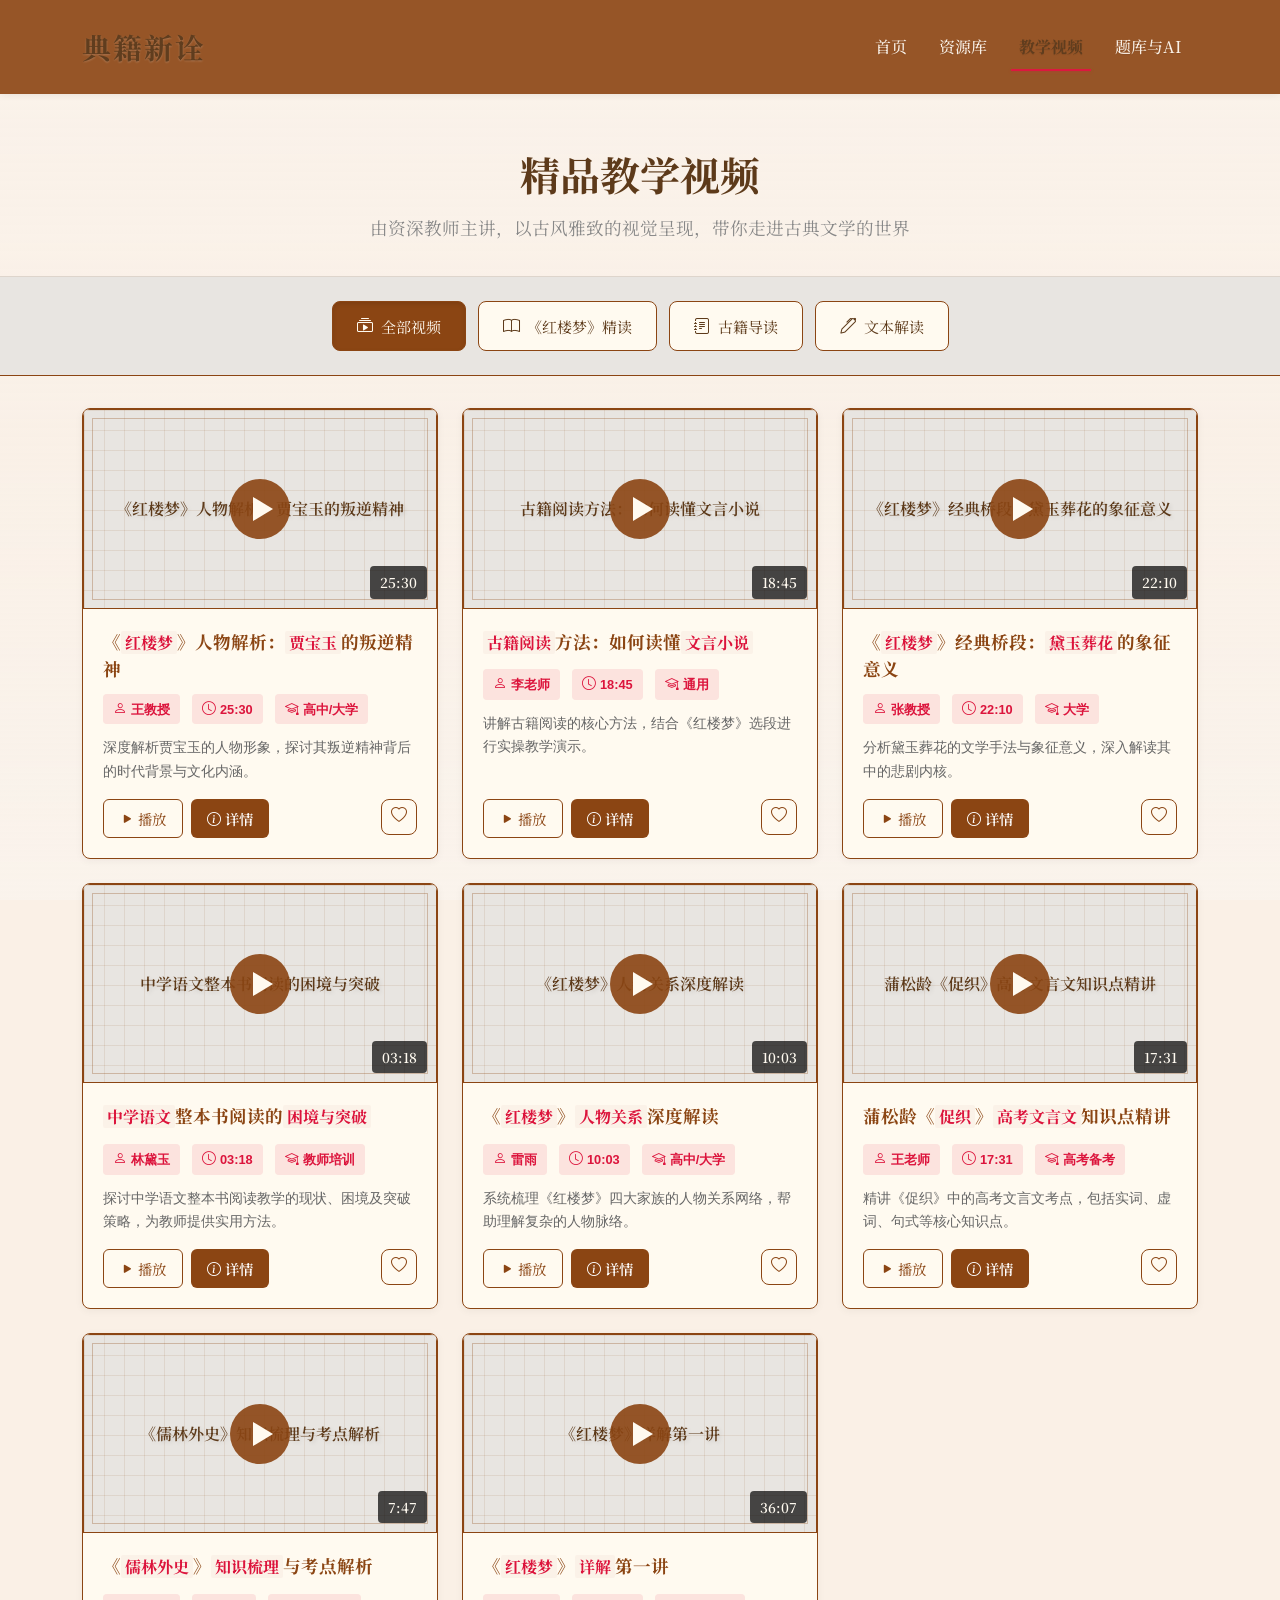
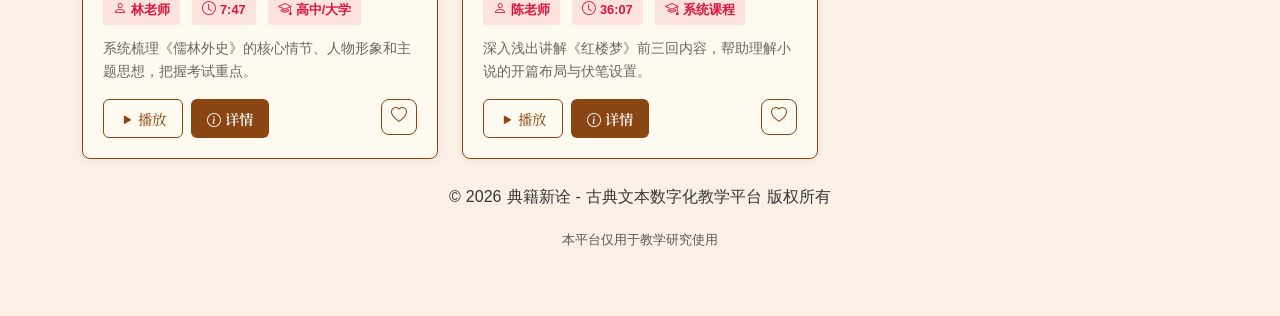
==== commit 97856751: "优化人物关系图布局及添加题库和ai助手" ====
--- a/courses.html
+++ b/courses.html
@@ -18,22 +18,51 @@
     <link rel="stylesheet" href="assets/css/scroll-unfolding.css?v=1">
     <!-- 新增：B站播放器防跳转样式 -->
     <style>
-    /* 屏蔽B站播放器的跳转行为 */
+    /* ===== 视频播放模态框完美适配 ===== */
+    .video-player-container {
+        background: #363636 !important;
+        padding: 20px !important;
+        border-radius: 8px !important;
+        height: auto !important;
+        min-height: 0 !important;
+        display: flex !important;
+        align-items: center !important;
+        justify-content: center !important;
+        position: relative !important;
+        width: 100% !important;
+    }
+
+    .video-player-container video,
     .video-player-container iframe {
+        width: 100% !important;
+        height: auto !important;
+        max-height: calc(90vh - 40px) !important;
+        aspect-ratio: 16 / 9 !important;
+        display: block !important;
+        border-radius: 4px !important;
+    }
+
+    .video-player-container iframe {
+        width: 100% !important;
+        height: auto !important;
+        aspect-ratio: 16 / 9 !important;
         pointer-events: auto !important;
     }
+
+    .video-player-container::before,
+    .video-player-container::after {
+        z-index: 0 !important;
+    }
+
     /* 修复模态框关闭时视频自动暂停 - 通过JS实现 */
     #video8Modal iframe {
         pointer-events: auto;
     }
-    /* 适配播放器尺寸，避免控制栏被遮挡 */
-    .video-player-container {
-        height: 600px !important;
-        width: 100% !important;
-    }
+    
+    /* 封面布局由 courses-optimized.css 统一维护，避免内联样式冲突 */
     </style>
 </head>
-<body>
+<body class="courses-page">
     <!-- 导航栏 -->
     <nav class="navbar navbar-expand-lg navbar-dark fixed-top">
         <div class="container">
@@ -94,7 +123,7 @@
             <div class="col-md-4 video-item" data-category="hongloumeng">
                 <div class="video-card delay-1">
                     <div class="video-cover-wrapper" data-bs-toggle="modal" data-bs-target="#video1Modal">
-                        <img src="assets/images/video-1-cover.jpg" alt="红楼梦精读视频封面" loading="lazy">
+                        <div class="cover-placeholder" data-title="《红楼梦》人物解析：贾宝玉的叛逆精神"></div>
                         <div class="play-button"></div>
                         <span class="video-duration">25:30</span>
                     </div>
@@ -124,7 +153,7 @@
             <div class="col-md-4 video-item" data-category="guide">
                 <div class="video-card delay-2">
                     <div class="video-cover-wrapper">
-                        <img src="assets/images/video-2-cover.jpg" alt="古籍导读视频封面" loading="lazy">
+                        <div class="cover-placeholder" data-title="古籍阅读方法：如何读懂文言小说"></div>
                         <div class="play-button"></div>
                         <span class="video-duration">18:45</span>
                     </div>
@@ -154,7 +183,7 @@
             <div class="col-md-4 video-item" data-category="analysis">
                 <div class="video-card delay-3">
                     <div class="video-cover-wrapper">
-                        <img src="assets/images/video-3-cover.jpg" alt="文本解读视频封面" loading="lazy">
+                        <div class="cover-placeholder" data-title="《红楼梦》经典桥段：黛玉葬花的象征意义"></div>
                         <div class="play-button"></div>
                         <span class="video-duration">22:10</span>
                     </div>
@@ -184,7 +213,7 @@
             <div class="col-md-4 video-item" data-category="guide">
                 <div class="video-card delay-4">
                     <div class="video-cover-wrapper" data-bs-toggle="modal" data-bs-target="#video4Modal">
-                        <img src="assets/images/video-4-cover.jpg" alt="中学语文整本书阅读视频封面" loading="lazy">
+                        <div class="cover-placeholder" data-title="中学语文整本书阅读的困境与突破"></div>
                         <div class="play-button"></div>
                         <span class="video-duration">03:18</span>
                     </div>
@@ -214,7 +243,7 @@
             <div class="col-md-4 video-item" data-category="hongloumeng">
                 <div class="video-card delay-1">
                     <div class="video-cover-wrapper" data-bs-toggle="modal" data-bs-target="#video5Modal">
-                        <img src="assets/images/video-5-cover.jpg" alt="红楼梦人物关系解读视频封面" loading="lazy">
+                        <div class="cover-placeholder" data-title="《红楼梦》人物关系深度解读"></div>
                         <div class="play-button"></div>
                         <span class="video-duration">10:03</span>
                     </div>
@@ -244,7 +273,7 @@
             <div class="col-md-4 video-item" data-category="analysis">
                 <div class="video-card delay-2">
                     <div class="video-cover-wrapper" data-bs-toggle="modal" data-bs-target="#video6Modal">
-                        <img src="assets/images/video-6-cover.jpg" alt="促织高考文言文知识点精讲视频封面" loading="lazy">
+                        <div class="cover-placeholder" data-title="蒲松龄《促织》高考文言文知识点精讲"></div>
                         <div class="play-button"></div>
                         <span class="video-duration">17:31</span>
                     </div>
@@ -274,7 +303,7 @@
             <div class="col-md-4 video-item" data-category="guide">
                 <div class="video-card delay-3">
                     <div class="video-cover-wrapper" data-bs-toggle="modal" data-bs-target="#video7Modal">
-                        <img src="assets/images/video-7-cover.jpg" alt="儒林外史知识梳理视频封面" loading="lazy">
+                        <div class="cover-placeholder" data-title="《儒林外史》知识梳理与考点解析"></div>
                         <div class="play-button"></div>
                         <span class="video-duration">7:47</span>
                     </div>
@@ -304,7 +333,7 @@
             <div class="col-md-4 video-item" data-category="guide">
                 <div class="video-card delay-1">
                     <div class="video-cover-wrapper" data-bs-toggle="modal" data-bs-target="#video8Modal">
-                        <img src="assets/images/hongloumeng-cover.jpg" alt="红楼梦详解第一讲视频封面" loading="lazy">
+                        <div class="cover-placeholder" data-title="《红楼梦》详解第一讲"></div>
                         <div class="play-button"></div>
                         <span class="video-duration">36:07</span>
                     </div>
@@ -485,7 +514,7 @@
                             allowfullscreen="true"
                             allow="accelerometer; autoplay; clipboard-write; encrypted-media; gyroscope; picture-in-picture"
                             class="w-100" 
-                            style="aspect-ratio: 16/9; border-radius: 8px; height: 600px; pointer-events: auto;">
+                            style="aspect-ratio: 16/9; border-radius: 8px; pointer-events: auto;">
                         </iframe>
                     </div>
                     <div class="mt-4">
@@ -631,22 +660,7 @@
             });
         });
         
-        // 视频懒加载
-        const videoImages = document.querySelectorAll('.video-cover-wrapper img');
-        const imageObserver = new IntersectionObserver((entries) => {
-            entries.forEach(entry => {
-                if (entry.isIntersecting) {
-                    const img = entry.target;
-                    img.classList.add('loading');
-                    img.addEventListener('load', () => {
-                        img.classList.remove('loading');
-                    });
-                    imageObserver.unobserve(img);
-                }
-            });
-        }, { rootMargin: '50px' });
-        
-        videoImages.forEach(img => imageObserver.observe(img));
+
         
         // ===== 视频播放器基础功能 =====
         // 仅处理模态框关闭时暂停视频
@@ -658,6 +672,19 @@
                 });
             }
         });
+        
+        // ===== 确保模态框正确关闭并清理backdrop =====
+        document.querySelectorAll('.modal').forEach(modal => {
+            modal.addEventListener('hidden.bs.modal', function() {
+                // 移除可能残留的backdrop
+                const backdrops = document.querySelectorAll('.modal-backdrop');
+                backdrops.forEach(backdrop => backdrop.remove());
+                // 确保body样式恢复
+                document.body.classList.remove('modal-open');
+                document.body.style.overflow = '';
+                document.body.style.paddingRight = '';
+            });
+        });
     </script>
     <!-- 引入卷轴徐展动画脚本 -->
     <script src="assets/js/scroll-unfolding.js"></script>
--- a/assets/css/courses-optimized.css
+++ b/assets/css/courses-optimized.css
@@ -530,3 +530,62 @@
 .video-card.delay-4 { transition-delay: 0.4s; }
 .video-card.delay-5 { transition-delay: 0.5s; }
 .video-card.delay-6 { transition-delay: 0.6s; }
+
+/* 修复视频封面区域布局 */
+.video-cover-wrapper {
+    position: relative;
+    aspect-ratio: 16 / 9;
+    width: 100%;
+    background: #E8E5E1; /* 占位背景 */
+    overflow: hidden;
+}
+
+/* 确保封面占位符完全覆盖父容器，且无额外间距 */
+.cover-placeholder {
+    position: absolute;
+    top: 0;
+    left: 0;
+    width: 100%;
+    height: 100%;
+    margin: 0;
+    padding: 0;
+    border: 1px solid #8B4513;
+    box-sizing: border-box; /* 关键：边框包含在宽高内 */
+    background: linear-gradient(145deg, #F5E6D3 0%, #E8D4B8 100%);
+    background-image: 
+        linear-gradient(rgba(139,69,19,0.1) 1px, transparent 1px),
+        linear-gradient(90deg, rgba(139,69,19,0.1) 1px, transparent 1px);
+    background-size: 20px 20px;
+    display: block;
+}
+
+/* 内边框装饰，不影响实际占位 */
+.cover-placeholder::after {
+    content: '';
+    position: absolute;
+    top: 8px;
+    left: 8px;
+    right: 8px;
+    bottom: 8px;
+    border: 1px solid rgba(139,69,19,0.3);
+    pointer-events: none;
+    box-sizing: border-box;
+}
+
+/* 文本居中显示 */
+.cover-placeholder::before {
+    content: attr(data-title);
+    position: absolute;
+    top: 50%;
+    left: 50%;
+    transform: translate(-50%, -50%);
+    width: 90%;
+    text-align: center;
+    font-family: 'Noto Serif SC', serif;
+    font-weight: 600;
+    color: #5D3A1A;
+    line-height: 1.5;
+    white-space: pre-wrap;
+    word-break: break-word;
+    text-shadow: 2px 2px 4px rgba(0,0,0,0.1);
+}
--- a/assets/css/scroll-unfolding.css
+++ b/assets/css/scroll-unfolding.css
@@ -1,11 +1,155 @@
 /**
  * ============================================
- * 卷轴徐展式呈现动画 - 全局通用模态框样式
- * 适用于：价值罗盘、人物卡牌、PPT预览等弹窗
+ * 卷轴徐展式呈现动画
+ * 一、页面加载：淡墨晕染底纹 + 宣纸浮起 + 毛笔逐行显现（0.8–1.2s）
+ * 二、模态框：价值罗盘、人物卡牌、PPT预览等弹窗
  * ============================================
  */
 
-/* ===== 1. 基础容器 - 卷轴外框 ===== */
+/* ==================== 页面级卷轴徐展（index 首屏） ==================== */
+
+/* 1. 淡墨晕染底纹：从中心向四周涟漪扩散 + 细微颗粒质感 */
+.scroll-ink-page-overlay {
+  position: fixed;
+  inset: 0;
+  z-index: 9998;
+  pointer-events: none;
+  background:
+    url("data:image/svg+xml,%3Csvg viewBox='0 0 256 256' xmlns='http://www.w3.org/2000/svg'%3E%3Cfilter id='n'%3E%3CfeTurbulence type='fractalNoise' baseFrequency='0.85' numOctaves='4' stitchTiles='stitch'/%3E%3C/filter%3E%3Crect width='100%25' height='100%25' filter='url(%23n)' opacity='0.12'/%3E%3C/svg%3E"),
+    radial-gradient(circle at 50% 50%, rgba(91, 58, 36, 0.18) 0%, rgba(91, 58, 36, 0.08) 40%, rgba(139, 69, 19, 0.02) 65%, transparent 75%);
+  background-size: 200px 200px, 100% 100%;
+  background-position: 0 0, center;
+  transform: scale(0.6);
+  opacity: 0.9;
+  animation: scrollInkSpread 1.8s cubic-bezier(0.33, 1, 0.68, 1) 0.3s forwards;
+}
+
+body.scroll-ink-done .scroll-ink-page-overlay {
+  opacity: 0;
+  transform: scale(1.2);
+  visibility: hidden;
+  transition: opacity 0.25s ease-out, transform 0.25s ease-out, visibility 0s linear 0.26s;
+  pointer-events: none;
+  will-change: auto;
+}
+
+@keyframes scrollInkSpread {
+  0% {
+    transform: scale(0.5);
+    opacity: 0.85;
+  }
+  45% {
+    transform: scale(1.05);
+    opacity: 0.5;
+  }
+  100% {
+    transform: scale(1.25);
+    opacity: 0;
+  }
+}
+
+/* 2. 宣纸裱裱层层浮起：内容框架初始态 */
+.scroll-unfolding.paper-texture {
+  opacity: 0;
+  transform: translateY(24px) scale(0.98);
+  transform-origin: left center;
+  clip-path: inset(0 100% 0 0);
+  transition: opacity 0.9s cubic-bezier(0.25, 0.1, 0.25, 1),
+              transform 0.9s cubic-bezier(0.25, 0.1, 0.25, 1),
+              clip-path 1.0s cubic-bezier(0.34, 1.56, 0.64, 1);
+}
+
+.scroll-unfolding.paper-texture.active {
+  opacity: 1;
+  transform: translateY(0) scale(1);
+  clip-path: inset(0 0 0 0);
+}
+
+/* 宣纸横向展开动画 */
+@keyframes xuanzhi-unfold {
+  0% {
+    clip-path: inset(0 100% 0 0);
+    opacity: 0;
+  }
+  100% {
+    clip-path: inset(0 0 0 0);
+    opacity: 1;
+  }
+}
+
+/* 3. 毛笔蘸墨逐行显现：每行延迟 0.1s，与 #FFFAF0 / 思源宋体 兼容 */
+.scroll-content .brush-text {
+  opacity: 0;
+  transform: translate(-5px, 15px) rotate(-2deg);
+  filter: blur(2px);
+  transition: opacity 0.6s cubic-bezier(0.34, 1.56, 0.64, 1),
+              transform 0.6s cubic-bezier(0.34, 1.56, 0.64, 1),
+              filter 0.6s cubic-bezier(0.34, 1.56, 0.64, 1);
+  transition-delay: calc(0.18s + (var(--delay, 0) * 0.15s));
+}
+
+.scroll-unfolding.active .scroll-content .brush-text,
+.scroll-unfolding.paper-texture.active .scroll-content .brush-text,
+body.scroll-ink-done .brush-text {
+  opacity: 1;
+  transform: translateY(0);
+  filter: blur(0);
+}
+
+/* 呼吸感：柔和起伏，不抢戏 */
+.breathing-element {
+  transition: transform 0.5s ease-out;
+}
+
+body.scroll-ink-done .breathing-element {
+  animation: scrollBreathe 4.5s ease-in-out infinite;
+}
+
+@keyframes scrollBreathe {
+  0%, 100% { transform: translateY(0) scale(1); }
+  50% { transform: translateY(-2px) scale(1.01); }
+}
+
+/* 性能：仅动画期间使用 will-change，避免长期占用 */
+@media (prefers-reduced-motion: no-preference) {
+  .scroll-ink-page-overlay {
+    will-change: transform, opacity;
+  }
+  .scroll-unfolding.paper-texture {
+    will-change: transform, opacity;
+  }
+}
+
+/* 无障碍：尊重用户“减少动画”设置 */
+@media (prefers-reduced-motion: reduce) {
+  .scroll-ink-page-overlay {
+    animation: none;
+    opacity: 0;
+    transform: scale(1);
+  }
+  body.scroll-ink-done .scroll-ink-page-overlay {
+    opacity: 0;
+  }
+  .scroll-unfolding.paper-texture {
+    transition-duration: 0.05s;
+  }
+  .scroll-unfolding.paper-texture.active,
+  .scroll-unfolding.paper-texture {
+    opacity: 1;
+    transform: translateY(0) scale(1);
+  }
+  .scroll-content .brush-text {
+    transition-duration: 0.05s;
+    opacity: 1;
+    transform: translateY(0);
+    filter: blur(0);
+  }
+  .breathing-element {
+    animation: none;
+  }
+}
+
+/* ===== 模态框：1. 基础容器 - 卷轴外框 ===== */
 .scroll-unfolding-modal {
     position: fixed;
     inset: 0;
